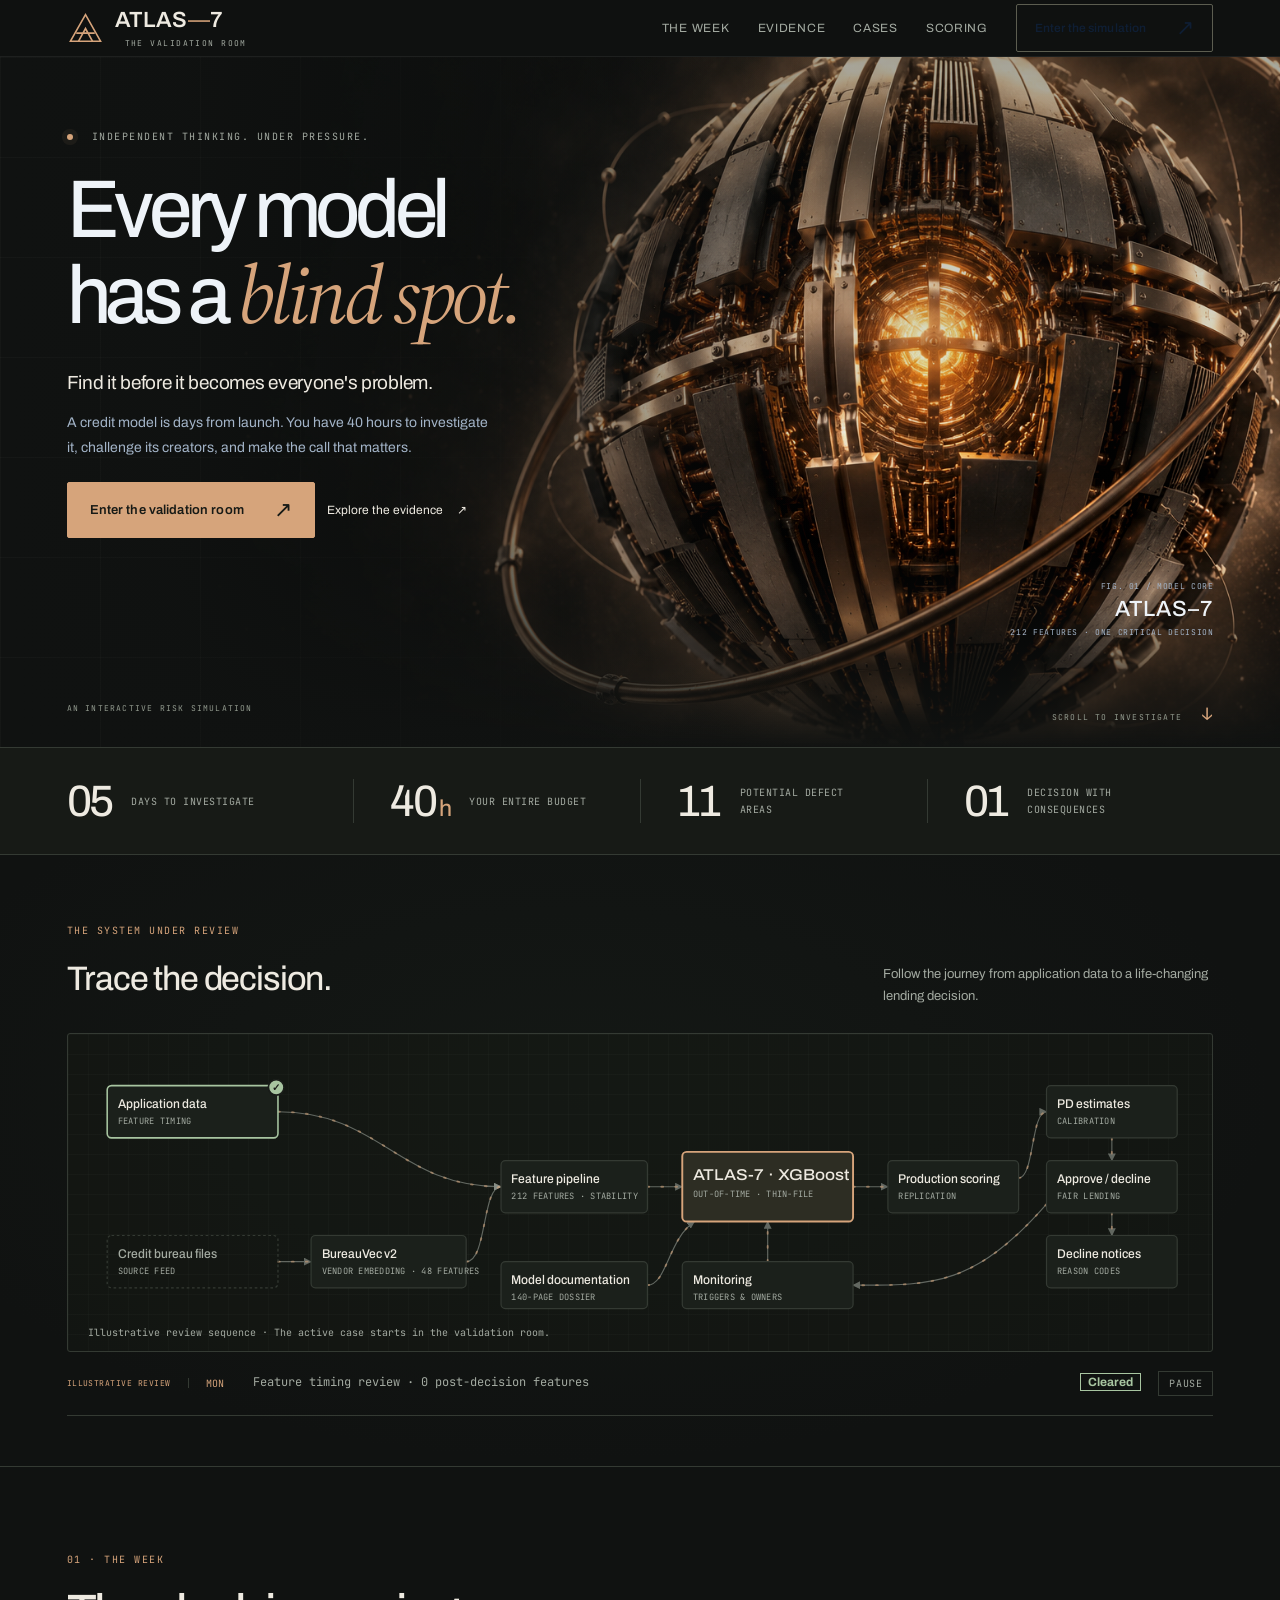
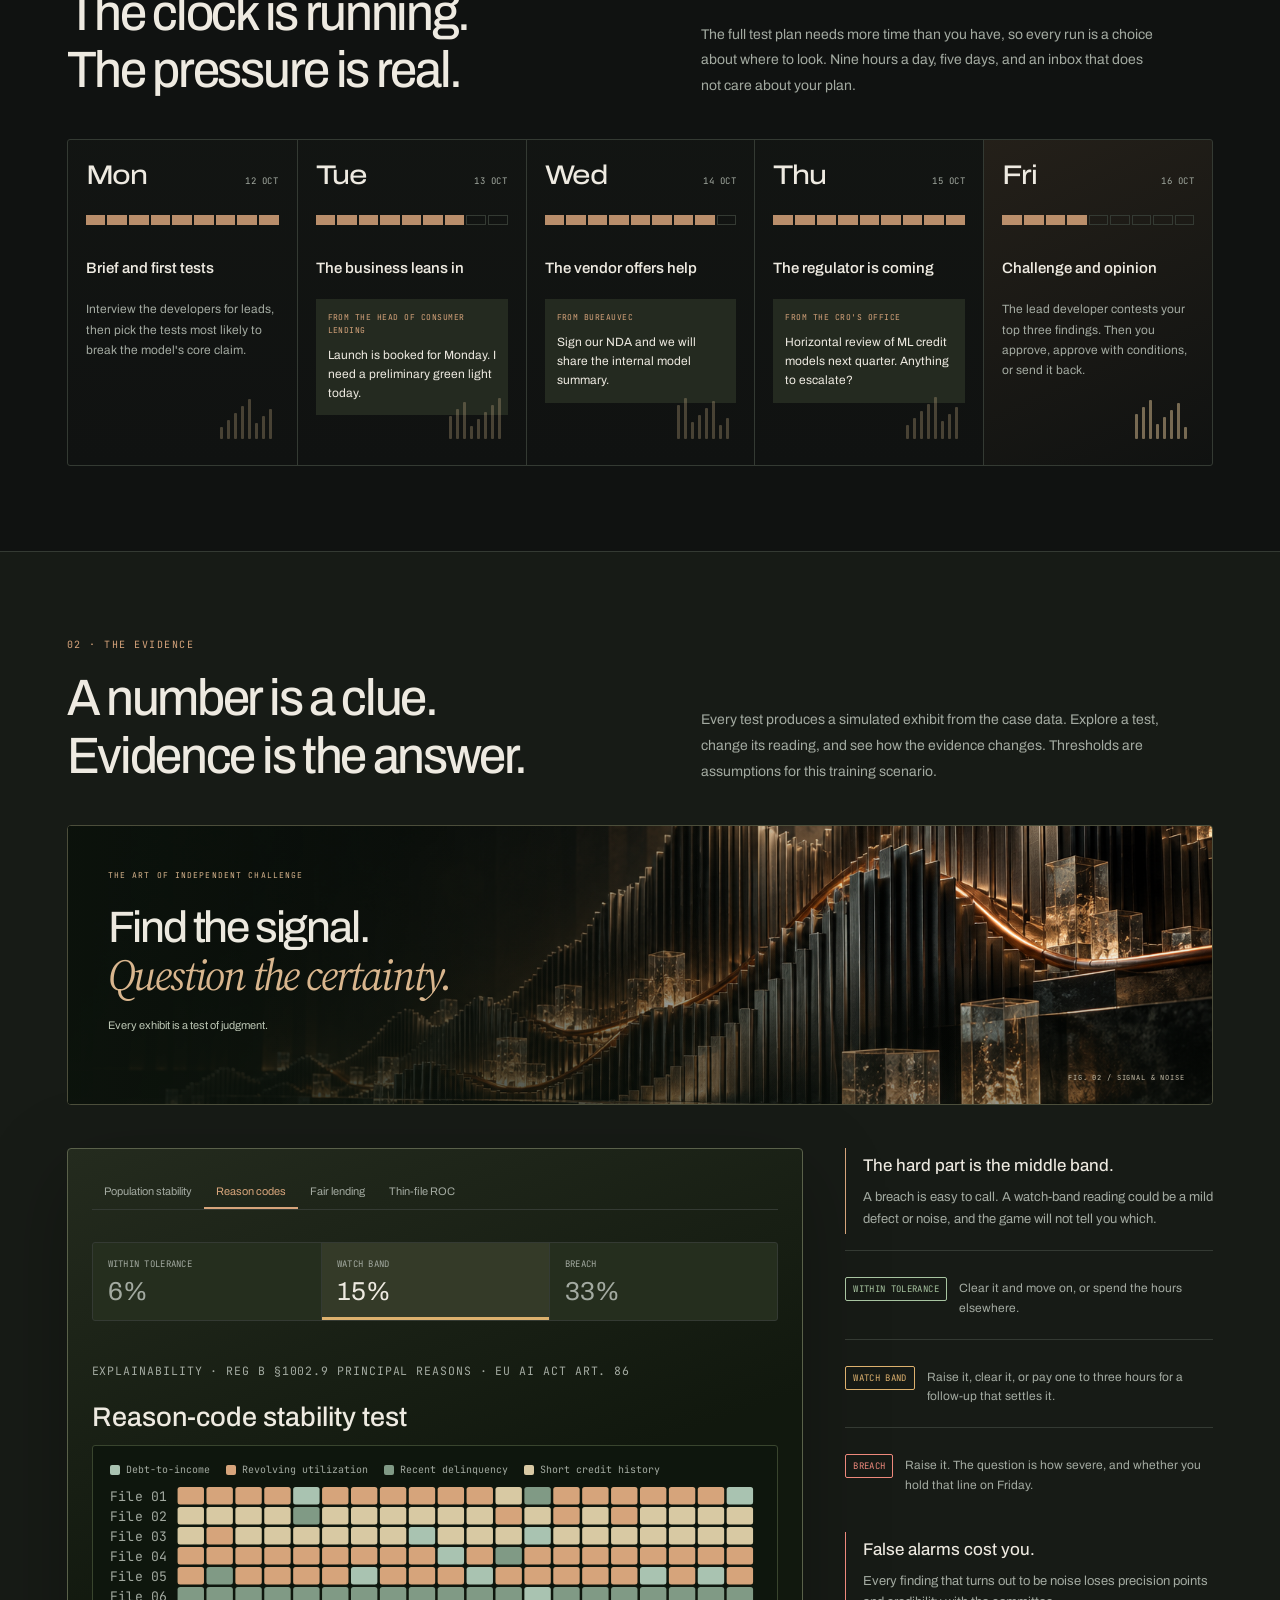
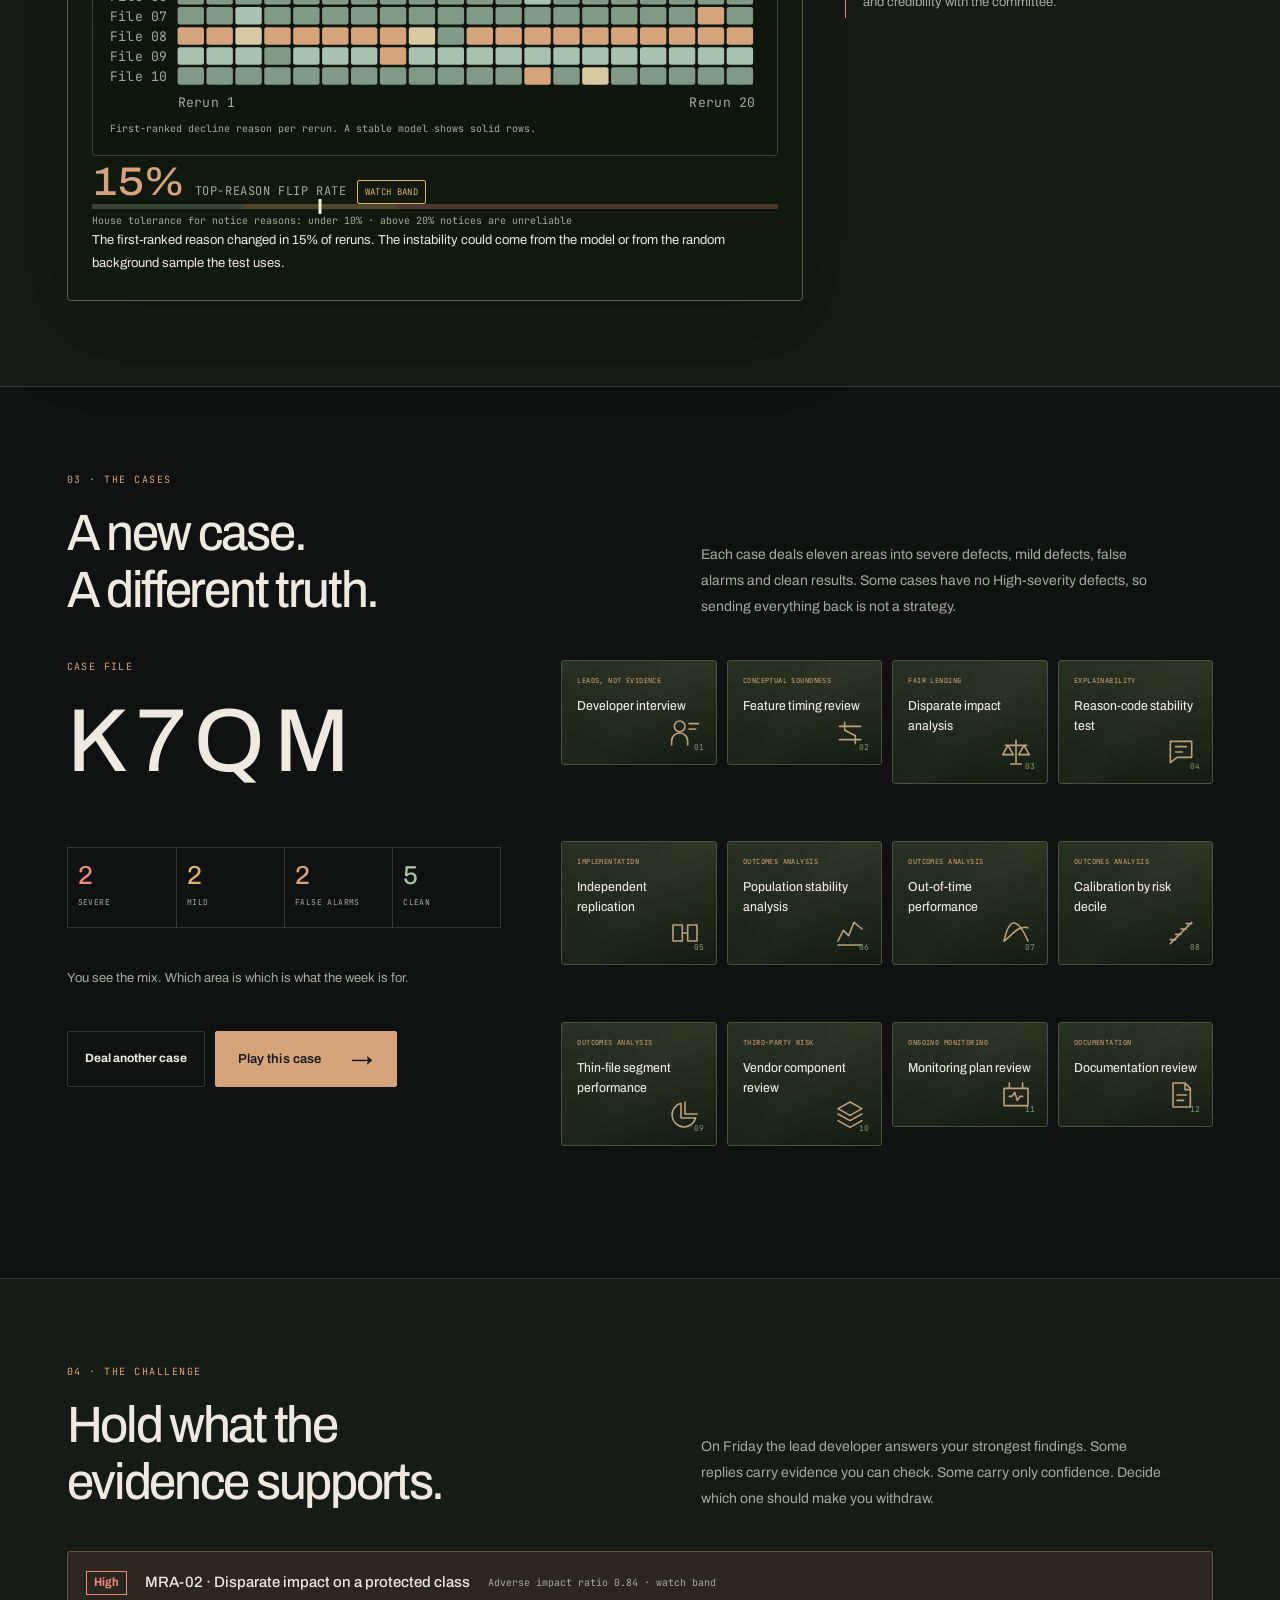
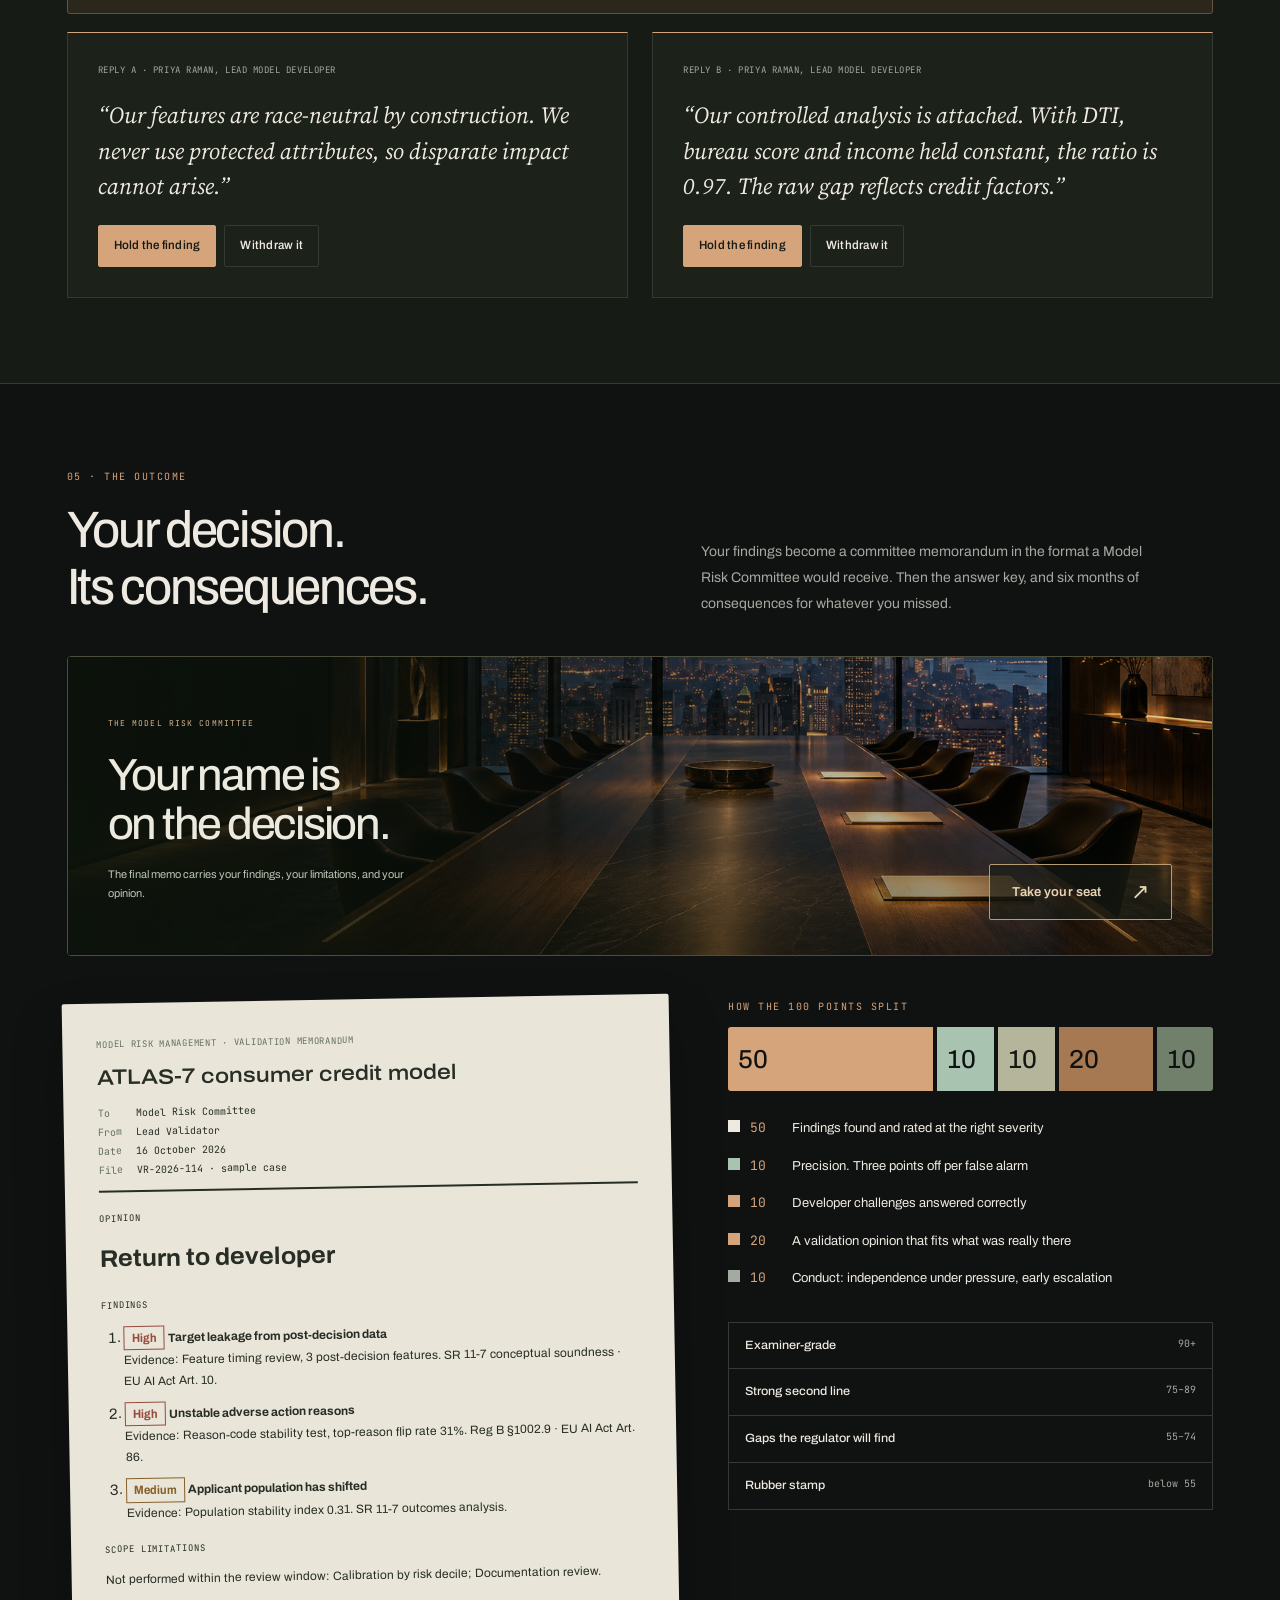
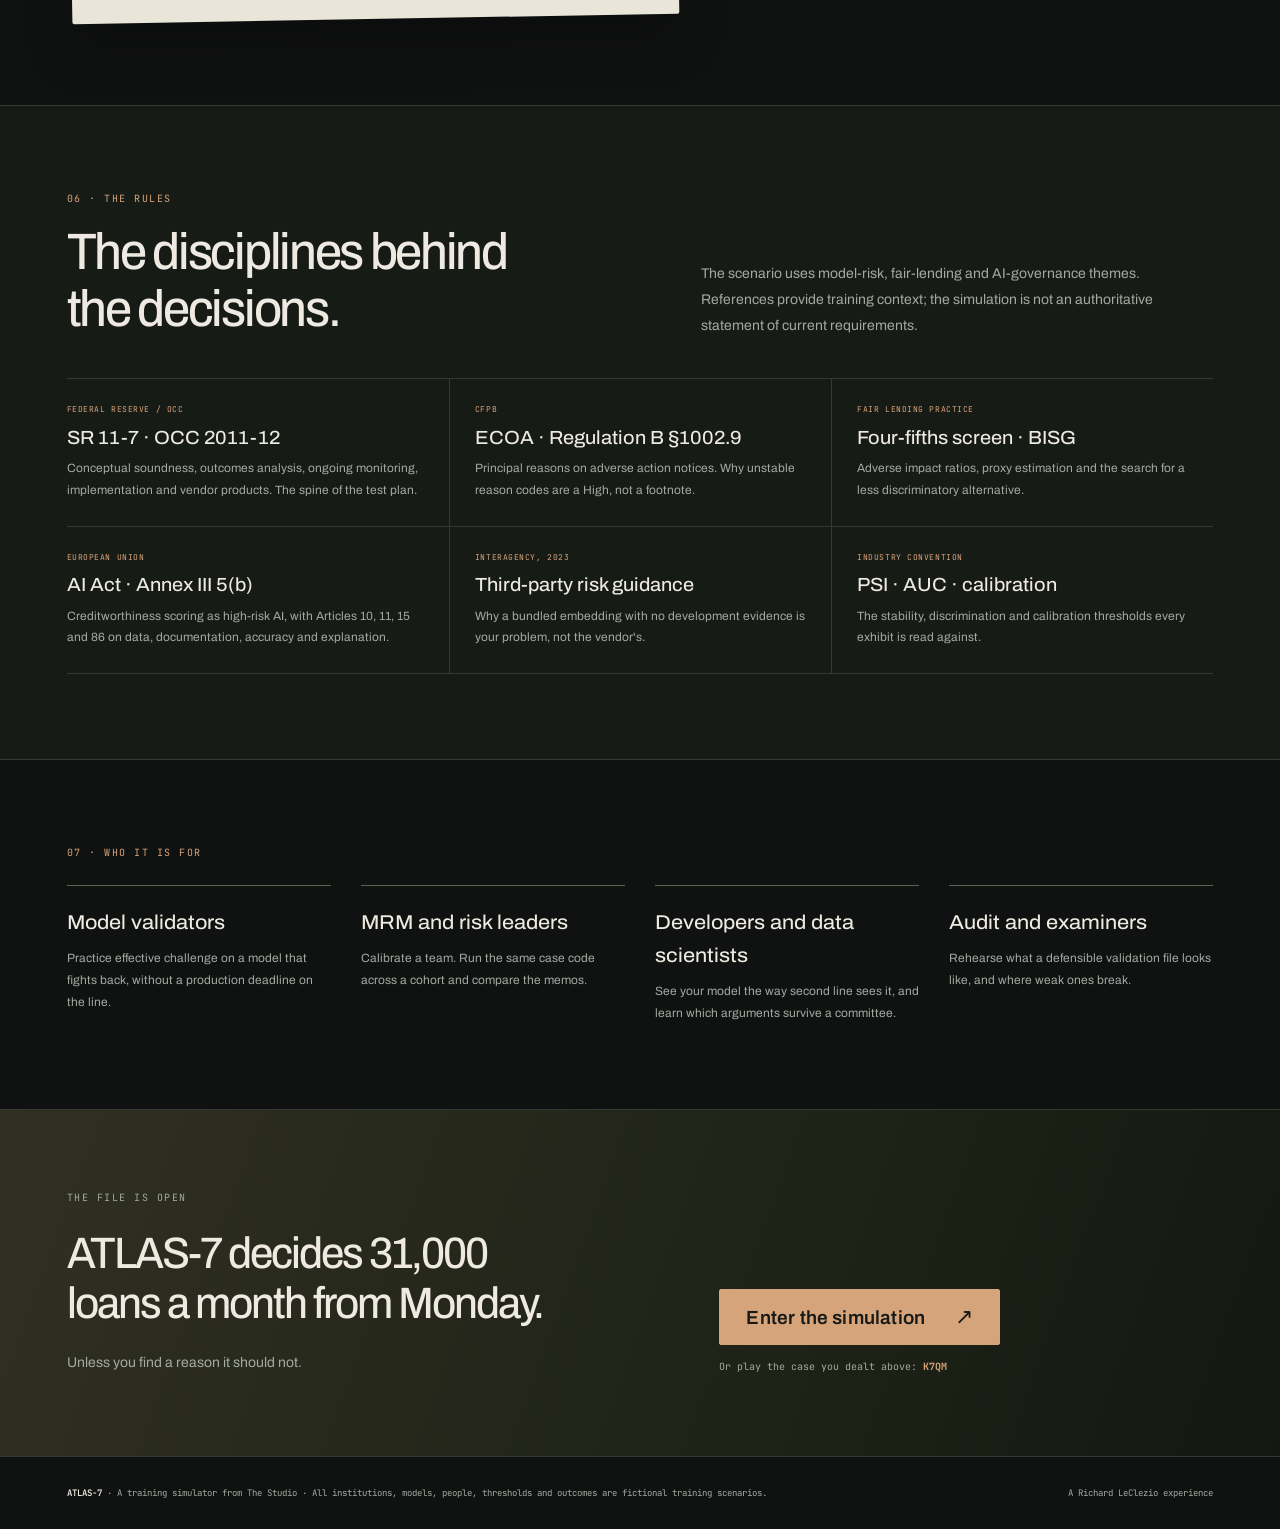
==== index.html @ 10b8c2eb "Restructure codebase: extract shared CSS/JS, deduplicate utilities, init git - Extract shared workpa" ====
<!doctype html>
<html lang="en" data-theme="dark">
<head>
<meta charset="utf-8">
<meta name="viewport" content="width=device-width, initial-scale=1, viewport-fit=cover">
<style>:root{padding-top:env(safe-area-inset-top,0px);padding-bottom:env(safe-area-inset-bottom,0px)}body{margin:0;font-size:14px}img{max-width:100%}[hidden]{display:none!important}</style>
<title>ATLAS-7 · The Validation Room</title><meta name="description" content="Five days. Forty hours. One decision. Enter an immersive model risk validation simulator."><meta name="theme-color" content="#101211"><meta name="claude:viewport-fit-sides" content="cover"><link rel="icon" href="assets/favicon.svg"><script src="assets/navigation.js"></script></head>
<body>
<link rel="preconnect" href="https://fonts.googleapis.com">
<link rel="preconnect" href="https://fonts.gstatic.com" crossorigin>
<link rel="stylesheet" href="https://fonts.googleapis.com/css2?family=Archivo:wdth,wght@62..125,400..800&family=Source+Serif+4:ital,opsz,wght@0,8..60,400;0,8..60,600;1,8..60,400&family=JetBrains+Mono:wght@400;600&display=swap">
<link rel="stylesheet" href="assets/base.css">
<style>
/* ---------- landing ---------- */
/* Layout: full-bleed bands on the game's workpaper system. A navy blueprint hero runs the live model map; every section below demonstrates one mechanic with the game's own instruments. */
:root{ --h-bg:#0F1E33; --h-ink:#EEF3F8; --h-ink2:#A3B4C8; --h-rule:#2B4160; --gold:#F2C230; --gold-ink:#0F1E33; }
@media (prefers-color-scheme:dark){:root:not([data-theme="light"]){ --h-bg:#08111C; --h-rule:#22344D }}
:root[data-theme="dark"]{ --h-bg:#08111C; --h-rule:#22344D }
body{padding-left:0;padding-right:0;padding-block:0}
.inner{max-width:1240px;margin:0 auto;padding-left:max(20px,env(safe-area-inset-left,0px));padding-right:max(20px,env(safe-area-inset-right,0px))}
.band{padding-block:clamp(56px,8vw,104px);border-top:1px solid var(--rule)}
.band.alt{background:var(--sheet)}
a{color:inherit}
.kicker{font-family:var(--f-mono);font-size:12px;letter-spacing:.1em;text-transform:uppercase;color:var(--ink-2);display:flex;flex-wrap:wrap;gap:4px 10px;align-items:center}
.kicker b{font-weight:600;color:var(--ink)}
.h2{font-family:var(--f-display);font-size:clamp(34px,5vw,60px);font-stretch:118%;font-weight:800;line-height:.98;letter-spacing:-.015em;text-wrap:balance;margin:12px 0 0;max-width:16ch}
.lede{font-size:clamp(17px,1.6vw,19px);color:var(--ink-2);max-width:60ch;margin-top:16px}
.sechead{display:grid;grid-template-columns:minmax(0,1fr) minmax(0,.8fr);gap:20px 48px;align-items:end;margin-bottom:36px}
.sechead .lede{margin-top:0}

/* nav */
.top{position:sticky;top:env(safe-area-inset-top,0px);z-index:20;background:var(--h-bg);color:var(--h-ink);border-bottom:1px solid var(--h-rule)}
.top .inner{display:flex;justify-content:space-between;align-items:center;gap:16px;height:56px}
.brand{font-family:var(--f-display);font-weight:800;font-stretch:125%;font-size:20px;letter-spacing:-.01em;text-decoration:none}
.brand small{font-family:var(--f-mono);font-weight:400;font-stretch:100%;font-size:11px;letter-spacing:.08em;color:var(--h-ink2);margin-left:10px;text-transform:uppercase}
.top nav{display:flex;gap:22px;align-items:center;font-family:var(--f-mono);font-size:12px;letter-spacing:.06em;text-transform:uppercase}
.top nav a{color:var(--h-ink2);text-decoration:none}
.top nav a:hover{color:var(--h-ink)}
.top nav a.cta{color:var(--gold-ink)}
.cta{display:inline-flex;align-items:center;gap:10px;background:var(--gold);color:var(--gold-ink);font-family:var(--f-display);font-weight:700;font-stretch:100%;font-size:16px;padding:12px 20px;text-decoration:none;border:1px solid var(--gold);letter-spacing:.01em;text-transform:none}
.cta:hover{filter:brightness(1.07)}
.cta.sm{font-size:13.5px;padding:8px 14px}
.cta.ghost{background:transparent;color:inherit;border-color:currentColor}
.cta .arr{transition:transform .2s}
.cta:hover .arr{transform:translateX(3px)}

/* hero */
.hero{background:var(--h-bg);color:var(--h-ink);position:relative;overflow:hidden;
  background-image:linear-gradient(rgba(255,255,255,.035) 1px,transparent 1px),linear-gradient(90deg,rgba(255,255,255,.035) 1px,transparent 1px);background-size:24px 24px;
  --sheet:#132640; --ink:#EEF3F8; --ink-2:#A3B4C8; --rule:#34507A; --navy:#F2C230; --paper:#0F1E33; --grid:transparent;
  --hi:#FF8A7E; --med:#F0B456; --low:#B5C6DA; --ok:#7CD3A3}
.hero .inner{padding-block:clamp(40px,6vw,72px) 0;display:grid;gap:28px}
.hero-top{display:grid;grid-template-columns:minmax(0,1.1fr) minmax(0,1fr);gap:24px 56px;align-items:end}
.hero h1{font-family:var(--f-display);font-weight:800;font-stretch:125%;font-size:clamp(60px,10.5vw,164px);line-height:.82;white-space:nowrap;letter-spacing:-.035em;margin:14px 0 0;color:var(--h-ink)}
.hero h1 .dash{color:var(--gold)}
.hero .claim{font-family:var(--f-display);font-weight:700;font-stretch:108%;font-size:clamp(26px,3.2vw,40px);line-height:1.08;text-wrap:balance;margin:0}
.hero .claim mark{background:linear-gradient(100deg,transparent 0 1%,var(--gold) 3% 97%,transparent 99%);background-size:100% 60%;background-position:0 88%;background-repeat:no-repeat;color:inherit;padding:0 4px}
.hero .sub{color:var(--h-ink2);font-size:18px;max-width:52ch;margin-top:14px}
.hero .ctas{display:flex;gap:12px;flex-wrap:wrap;margin-top:22px}
.hero .kicker{color:var(--h-ink2)}
.hero .kicker b{color:var(--gold)}
.hero .mapwrap{background:transparent;border:0;padding:0;background-image:none}
.hero .maphead,.hero .maphint{display:none}
.hero .map{min-width:820px}
.hero .map .node rect{fill:#13263F}
.hero .map .node.passive rect{fill:transparent}
.hero .map .edge{stroke:#5D7AA2;opacity:.7}
.hero .map .arw{fill:#5D7AA2}
.ticker{display:flex;gap:14px;align-items:center;border-top:1px solid var(--h-rule);padding-block:14px 18px;font-family:var(--f-mono);font-size:13px;color:var(--h-ink2);flex-wrap:wrap}
.ticker .day{all:unset;font-family:var(--f-display);font-weight:700;font-stretch:90%;background:var(--gold);color:var(--gold-ink);padding:2px 8px;font-size:13px;letter-spacing:.04em;text-transform:uppercase}
.ticker .msg{color:var(--h-ink);min-width:0}
.ticker .sev{font-family:var(--f-display);font-weight:700;padding:1px 7px;border:1px solid currentColor}
.ticker .sev.H{color:var(--hi)} .ticker .sev.M{color:var(--med)} .ticker .sev.ok{color:var(--ok)}
.ticker .ctrl{margin-left:auto;background:none;border:1px solid var(--h-rule);color:var(--h-ink2);font:12px var(--f-mono);padding:4px 10px;text-transform:uppercase;letter-spacing:.06em}
.ticker .ctrl:hover{color:var(--h-ink);border-color:var(--h-ink2)}
.facts{display:grid;grid-template-columns:repeat(5,minmax(0,1fr));border-top:1px solid var(--h-rule)}
.facts div{padding:18px 16px 22px;border-left:1px solid var(--h-rule);min-width:0}
.facts div:first-child{border-left:0;padding-left:0}
.facts b{display:block;font-family:var(--f-display);font-weight:800;font-stretch:118%;font-size:clamp(30px,3.6vw,46px);line-height:1;color:var(--h-ink)}
.facts span{font-family:var(--f-mono);font-size:11.5px;letter-spacing:.07em;text-transform:uppercase;color:var(--h-ink2)}

/* week */
.week5{display:grid;grid-template-columns:repeat(5,minmax(0,1fr));gap:0;border:1px solid var(--rule);background:var(--sheet)}
.wd{padding:18px 18px 20px;border-left:1px solid var(--rule);display:grid;gap:10px;align-content:start;min-width:0}
.wd:first-child{border-left:0}
.wd .dh{display:flex;justify-content:space-between;align-items:baseline}
.wd .dh b{font-family:var(--f-display);font-weight:800;font-stretch:120%;font-size:30px;line-height:1}
.wd .dh span{font-family:var(--f-mono);font-size:11px;color:var(--ink-2);letter-spacing:.06em;text-transform:uppercase}
.wd .hrs9{display:grid;grid-template-columns:repeat(9,1fr);gap:2px;height:10px}
.wd .hrs9 i{background:var(--navy);opacity:.85}
.wd .hrs9 i.x{background:transparent;border:1px solid var(--rule);opacity:1}
.wd h3{font-size:17px;font-stretch:100%;font-weight:700;line-height:1.2}
.wd p{font-size:14.5px;color:var(--ink-2)}
.inbox{border-left:3px solid var(--hi);padding:8px 10px;background:var(--paper);font-size:13.5px;display:grid;gap:2px}
.inbox em{font-style:normal;font-family:var(--f-mono);font-size:10.5px;letter-spacing:.06em;text-transform:uppercase;color:var(--ink-2)}
.wd.fri{background:var(--paper)}

/* exhibit viewer */
.viewer{display:grid;grid-template-columns:minmax(0,1.35fr) minmax(0,1fr);gap:28px;align-items:start}
.vstage{background:var(--sheet);border:1px solid var(--rule);padding:20px 22px;display:grid;gap:12px;box-shadow:0 2px 0 var(--shade);min-width:0}
.vstage h3{font-size:19px;font-weight:700}
.tabs{display:flex;flex-wrap:wrap;gap:6px}
.tabs button,.reads button{border:1px solid var(--rule);background:var(--sheet);padding:7px 12px;font-family:var(--f-display);font-weight:600;font-stretch:95%;font-size:14px}
.tabs button[aria-pressed="true"]{background:var(--ink);color:var(--paper);border-color:var(--ink)}
.reads{display:grid;grid-template-columns:repeat(3,1fr);border:1px solid var(--rule)}
.reads button{border:0;border-left:1px solid var(--rule);display:grid;gap:2px;text-align:left;padding:10px 12px;background:transparent}
.reads button:first-child{border-left:0}
.reads button small{font-family:var(--f-mono);font-size:11px;font-weight:400;color:var(--ink-2);text-transform:uppercase;letter-spacing:.06em}
.reads button[aria-pressed="true"]{background:var(--paper);box-shadow:inset 0 -3px 0 var(--ink)}
.reads button[data-z="ok"][aria-pressed="true"]{box-shadow:inset 0 -3px 0 var(--ok)}
.reads button[data-z="watch"][aria-pressed="true"]{box-shadow:inset 0 -3px 0 var(--med)}
.reads button[data-z="breach"][aria-pressed="true"]{box-shadow:inset 0 -3px 0 var(--hi)}
.vside{display:grid;gap:16px;min-width:0}
.vnote{border-left:3px solid var(--ink);padding:4px 0 4px 16px;font-size:16.5px}
.vnote b{font-family:var(--f-display)}
.zonekey{display:grid;gap:10px}
.zonekey div{display:grid;grid-template-columns:auto minmax(0,1fr);gap:4px 12px;align-items:baseline}
.zonekey p{font-size:15px;color:var(--ink-2)}

/* dealer */
.dealer{display:grid;grid-template-columns:minmax(0,1fr) minmax(0,1.5fr);gap:32px;align-items:start}
.dealinfo{display:grid;gap:18px;align-content:start}
.casecode{font-family:var(--f-display);font-weight:800;font-stretch:125%;font-size:clamp(64px,9vw,112px);line-height:.85;letter-spacing:-.02em}
.casecode small{display:block;font-family:var(--f-mono);font-weight:400;font-stretch:100%;font-size:12px;letter-spacing:.1em;color:var(--ink-2);margin-bottom:10px;text-transform:uppercase}
.mix{display:grid;grid-template-columns:repeat(4,minmax(0,1fr));border:1px solid var(--rule);background:var(--sheet)}
.mix div{padding:10px 12px;border-left:1px solid var(--rule)}
.mix div:first-child{border-left:0}
.mix b{display:block;font-family:var(--f-display);font-size:30px;font-weight:800;line-height:1}
.mix span{font-family:var(--f-mono);font-size:11px;letter-spacing:.05em;text-transform:uppercase;color:var(--ink-2)}
.mix .sv b{color:var(--hi)} .mix .mi b{color:var(--med)} .mix .fa b{color:var(--navy)} .mix .cl b{color:var(--ok)}
.dealbtns{display:flex;gap:10px;flex-wrap:wrap}
.btnline{border:1px solid var(--ink);background:transparent;padding:12px 18px;font-family:var(--f-display);font-weight:700;font-size:16px}
.btnline:hover{background:var(--ink);color:var(--paper)}
.deck{display:grid;grid-template-columns:repeat(4,minmax(0,1fr));gap:10px;perspective:1200px}
.card{position:relative;aspect-ratio:3/3.6;max-width:100%}
.card .f,.card .b{position:absolute;inset:0;backface-visibility:hidden;border:1px solid var(--rule);padding:12px;display:grid;align-content:space-between;transition:transform .55s cubic-bezier(.3,.7,.2,1);transition-delay:calc(var(--i) * 45ms)}
.card .f{background:var(--sheet)}
.card .b{background:var(--h-bg);transform:rotateY(180deg);border-color:var(--h-bg);
  background-image:repeating-linear-gradient(45deg,rgba(242,194,48,.18) 0 2px,transparent 2px 10px)}
.deck.flip .card .f{transform:rotateY(-180deg)} .deck.flip .card .b{transform:rotateY(0)}
.card .f em{font-style:normal;font-family:var(--f-mono);font-size:10.5px;letter-spacing:.06em;text-transform:uppercase;color:var(--ink-2)}
.card .f b{font-family:var(--f-display);font-weight:700;font-stretch:92%;font-size:15px;line-height:1.15}
.card .f .q{font-family:var(--f-display);font-weight:800;font-size:34px;line-height:1;color:var(--rule)}
.card.interview .f{background:var(--paper);border-style:dashed}

/* rebuttal */
.rbgrid{display:grid;grid-template-columns:minmax(0,1fr) minmax(0,1fr);gap:18px}
.rbcard{background:var(--sheet);border:1px solid var(--rule);border-top:5px solid var(--ink);padding:20px 22px;display:grid;gap:14px;align-content:start}
.rbcard blockquote{margin:0;font-size:19px;line-height:1.45;font-style:italic}
.rbcard .who{font-family:var(--f-mono);font-size:11.5px;letter-spacing:.06em;text-transform:uppercase;color:var(--ink-2)}
.rbcard .acts{display:flex;gap:8px;flex-wrap:wrap}
.rbcard .verdict2{font-size:15px;border-top:1px dashed var(--rule);padding-top:12px}
.rbcard.right{border-top-color:var(--ok)} .rbcard.wrong{border-top-color:var(--hi)}
.findingbar{display:flex;flex-wrap:wrap;gap:10px 18px;align-items:center;border:1px solid var(--rule);background:var(--sheet);padding:12px 16px;margin-bottom:18px}
.findingbar b{font-family:var(--f-display);font-size:17px}

/* outputs */
.outs{display:grid;grid-template-columns:minmax(0,1.25fr) minmax(0,1fr);gap:28px;align-items:start}
.memo-mini{transform:rotate(-.6deg);box-shadow:0 18px 40px var(--shade)}
.scorebar{display:flex;height:54px;gap:2px}
.scorebar div{display:grid;align-content:center;padding:0 10px;color:var(--paper);font-family:var(--f-display);font-weight:800;font-size:20px;min-width:0;overflow:hidden;white-space:nowrap}
.scorebar .a{background:var(--ink);flex:50} .scorebar .b{background:var(--s1);flex:10} .scorebar .c{background:var(--navy);flex:10;color:var(--on-navy)} .scorebar .d{background:var(--s2);flex:20} .scorebar .e{background:var(--ink-2);flex:10}
.scorekey{display:grid;gap:8px;margin-top:14px}
.scorekey div{display:grid;grid-template-columns:14px 44px minmax(0,1fr);gap:10px;align-items:baseline;font-size:15px}
.scorekey i{width:12px;height:12px;display:inline-block}
.scorekey .n{font-family:var(--f-mono);font-weight:600}
.grades{display:grid;gap:0;border:1px solid var(--rule);margin-top:20px;background:var(--sheet)}
.grades div{display:flex;justify-content:space-between;gap:12px;padding:9px 14px;border-top:1px solid var(--rule);font-size:15px}
.grades div:first-child{border-top:0}
.grades b{font-family:var(--f-display);font-stretch:105%}
.grades span{font-family:var(--f-mono);color:var(--ink-2)}

/* regs */
.regs{display:grid;grid-template-columns:repeat(3,minmax(0,1fr));gap:0;border-top:2px solid var(--ink)}
.reg{padding:18px 18px 20px 0;border-bottom:1px solid var(--rule);display:grid;gap:6px;align-content:start}
.reg:nth-child(3n+2),.reg:nth-child(3n){padding-left:18px;border-left:1px solid var(--rule)}
.reg em{font-style:normal;font-family:var(--f-mono);font-size:11px;letter-spacing:.07em;text-transform:uppercase;color:var(--ink-2)}
.reg b{font-family:var(--f-display);font-weight:700;font-size:20px;font-stretch:105%;line-height:1.15}
.reg p{font-size:15px;color:var(--ink-2)}

/* audience */
.aud{display:grid;grid-template-columns:repeat(4,minmax(0,1fr));gap:18px}
.aud div{display:grid;gap:8px;align-content:start;border-top:1px solid var(--ink);padding-top:14px}
.aud b{font-family:var(--f-display);font-size:20px;font-stretch:108%}
.aud p{font-size:15.5px;color:var(--ink-2)}

/* final */
.final{background:var(--h-bg);color:var(--h-ink);border-top:0;
  background-image:linear-gradient(rgba(255,255,255,.035) 1px,transparent 1px),linear-gradient(90deg,rgba(255,255,255,.035) 1px,transparent 1px);background-size:24px 24px}
.final .inner{display:grid;grid-template-columns:minmax(0,1.2fr) minmax(0,1fr);gap:28px 56px;align-items:end}
.final .h2{color:var(--h-ink);max-width:14ch}
.final .lede{color:var(--h-ink2)}
.final .kicker{color:var(--h-ink2)}
.final .codeline{font-family:var(--f-mono);font-size:13px;color:var(--h-ink2);margin-top:14px}
.final .codeline b{color:var(--gold)}
footer.foot{background:var(--h-bg);color:var(--h-ink2);border-top:1px solid var(--h-rule);font-family:var(--f-mono);font-size:12px}
footer.foot .inner{display:flex;justify-content:space-between;gap:12px;flex-wrap:wrap;padding-block:20px 28px}
footer.foot b{color:var(--h-ink);font-weight:600}

@media (max-width:980px){
  .hero-top,.sechead,.viewer,.dealer,.outs,.final .inner{grid-template-columns:minmax(0,1fr)}
  .week5{grid-template-columns:minmax(0,1fr)}
  .wd{border-left:0;border-top:1px solid var(--rule)} .wd:first-child{border-top:0}
  .facts{grid-template-columns:repeat(3,minmax(0,1fr))}
  .facts div:nth-child(4){border-left:0;padding-left:0}
  .facts div:nth-child(n+4){border-top:1px solid var(--h-rule)}
  .regs{grid-template-columns:minmax(0,1fr) minmax(0,1fr)}
  .reg:nth-child(n){padding-left:0;border-left:0}
  .reg:nth-child(2n){padding-left:18px;border-left:1px solid var(--rule)}
  .aud{grid-template-columns:repeat(2,minmax(0,1fr))}
  .top nav a.hide-sm{display:none}
}
@media (max-width:620px){
  .facts{grid-template-columns:repeat(2,minmax(0,1fr))}
  .facts div{border-left:0;padding-left:0;border-top:1px solid var(--h-rule)}
  .facts div:nth-child(2n){border-left:1px solid var(--h-rule);padding-left:14px}
  .facts div:first-child{border-top:0} .facts div:nth-child(2){border-top:0}
  .deck{grid-template-columns:repeat(3,minmax(0,1fr))}
  .rbgrid,.regs,.aud{grid-template-columns:minmax(0,1fr)}
  .reg:nth-child(2n){padding-left:0;border-left:0}
  .reads{grid-template-columns:minmax(0,1fr)} .reads button{border-left:0;border-top:1px solid var(--rule)} .reads button:first-child{border-top:0}
  .mix{grid-template-columns:repeat(2,minmax(0,1fr))} .mix div:nth-child(3){border-left:0} .mix div:nth-child(n+3){border-top:1px solid var(--rule)}
  .top nav a:not(.cta){display:none}
  .brand small{display:none}
}
@media (prefers-reduced-motion:reduce){.card .f,.card .b{transition:none}}
</style>

<link rel="stylesheet" href="assets/landing.css"><link rel="stylesheet" href="assets/landing-visuals.css"><a class="skip" href="index.html?view=week">Skip to the simulation overview</a>
<header class="top"><div class="inner">
  <a class="brand" href="index.html"><svg viewBox="0 0 32 32" aria-hidden="true"><path d="M3 27 16 4l13 23H3Z" fill="none" stroke="currentColor" stroke-width="1.4"/><path d="m10 27 6-11 6 11M8 20h16" fill="none" stroke="currentColor" stroke-width="1.4"/></svg><span>ATLAS<span class="brand-dash">—</span>7<small>THE VALIDATION ROOM</small></span></a>
  <nav><a href="index.html?view=week" class="hide-sm">The week</a><a href="index.html?view=evidence" class="hide-sm">Evidence</a><a href="index.html?view=cases">Cases</a><a href="index.html?view=outputs" class="hide-sm">Scoring</a>
    <a class="cta sm" data-game href="app/index.html">Enter the simulation <span class="arr">↗</span></a></nav>
</div></header>
<div class="feature-return"><div class="inner"><a href="index.html">← Back to overview</a><span data-feature-name></span></div></div>

<section class="hero" id="top">
  <img class="hero-art" src="assets/model-core.webp" alt="An intricate titanium model core with an illuminated copper heart" fetchpriority="high">
  <div class="hero-shade"></div><div class="hero-grid" aria-hidden="true"></div>
  <div class="inner hero-inner"><div class="hero-copy">
    <div class="kicker"><span class="status-dot"></span> INDEPENDENT THINKING. UNDER PRESSURE.</div>
    <h1>Every model<br>has a <em>blind spot.</em></h1>
    <p class="hero-lede">Find it before it becomes everyone's problem.</p>
    <p class="hero-desc">A credit model is days from launch. You have 40 hours to investigate it, challenge its creators, and make the call that matters.</p>
    <div class="ctas"><a class="cta" data-game href="app/index.html">Enter the validation room <span class="arr">↗</span></a><a class="text-link" href="index.html?view=evidence">Explore the evidence <span>↗</span></a></div>
    <div class="session-link" id="resume-slot"></div>
  </div><div class="spec-label"><span>FIG. 01 / MODEL CORE</span><b>ATLAS–7</b><span>212 FEATURES · ONE CRITICAL DECISION</span></div>
  <div class="hero-bottom"><span>AN INTERACTIVE RISK SIMULATION</span><span>SCROLL TO INVESTIGATE <b>↓</b></span></div>
  </div>
</section>
<section class="metric-strip"><div class="inner"><div><strong>05</strong><span>Days to investigate</span></div><div><strong>40<span>h</span></strong><span>Your entire budget</span></div><div><strong>11</strong><span>Potential defect areas</span></div><div><strong>01</strong><span>Decision with consequences</span></div></div></section>
<section class="system-band"><div class="inner"><div class="system-heading"><div><span class="kicker">THE SYSTEM UNDER REVIEW</span><h2>Trace the decision.</h2></div><p>Follow the journey from application data to a life-changing lending decision.</p></div><div id="hero-map"></div><div class="ticker" aria-live="off"><span class="demo-label">ILLUSTRATIVE REVIEW</span><span class="day" id="tk-day">Mon</span><span class="msg" id="tk-msg">Opening validation file VR-2026-114</span><span id="tk-sev"></span><button class="ctrl" id="tk-ctrl" type="button">Pause</button></div></div></section>
<section class="band" id="week"><div class="inner">
  <div class="sechead"><div><div class="kicker">01 · The week</div><h2 class="h2">The clock is running.<br>The pressure is real.</h2></div>
    <p class="lede">The full test plan needs more time than you have, so every run is a choice about where to look. Nine hours a day, five days, and an inbox that does not care about your plan.</p></div>
  <div class="week5">
    <div class="wd"><div class="dh"><b>Mon</b><span>12 Oct</span></div><div class="hrs9"><i></i><i></i><i></i><i></i><i></i><i></i><i></i><i></i><i></i></div>
      <h3>Brief and first tests</h3><p>Interview the developers for leads, then pick the tests most likely to break the model's core claim.</p></div>
    <div class="wd"><div class="dh"><b>Tue</b><span>13 Oct</span></div><div class="hrs9"><i></i><i></i><i></i><i></i><i></i><i></i><i></i><i class="x"></i><i class="x"></i></div>
      <h3>The business leans in</h3><div class="inbox"><em>From the Head of Consumer Lending</em>Launch is booked for Monday. I need a preliminary green light today.</div></div>
    <div class="wd"><div class="dh"><b>Wed</b><span>14 Oct</span></div><div class="hrs9"><i></i><i></i><i></i><i></i><i></i><i></i><i></i><i></i><i class="x"></i></div>
      <h3>The vendor offers help</h3><div class="inbox"><em>From BureauVec</em>Sign our NDA and we will share the internal model summary.</div></div>
    <div class="wd"><div class="dh"><b>Thu</b><span>15 Oct</span></div><div class="hrs9"><i></i><i></i><i></i><i></i><i></i><i></i><i></i><i></i><i></i></div>
      <h3>The regulator is coming</h3><div class="inbox"><em>From the CRO's office</em>Horizontal review of ML credit models next quarter. Anything to escalate?</div></div>
    <div class="wd fri"><div class="dh"><b>Fri</b><span>16 Oct</span></div><div class="hrs9"><i></i><i></i><i></i><i></i><i class="x"></i><i class="x"></i><i class="x"></i><i class="x"></i><i class="x"></i></div>
      <h3>Challenge and opinion</h3><p>The lead developer contests your top three findings. Then you approve, approve with conditions, or send it back.</p></div>
  </div>
</div></section>

<section class="band alt" id="evidence"><div class="inner">
  <div class="sechead"><div><div class="kicker">02 · The evidence</div><h2 class="h2">A number is a clue.<br>Evidence is the answer.</h2></div>
    <p class="lede">Every test produces a simulated exhibit from the case data. Explore a test, change its reading, and see how the evidence changes. Thresholds are assumptions for this training scenario.</p></div>
  <div class="evidence-panorama"><img src="assets/evidence-landscape.webp" alt="A sculptural landscape of metal data fins and a copper thread" loading="lazy"><div><span>THE ART OF INDEPENDENT CHALLENGE</span><h3>Find the signal.<br><em>Question the certainty.</em></h3><p>Every exhibit is a test of judgment.</p></div><span class="panorama-caption">FIG. 02 / SIGNAL &amp; NOISE</span></div>
  <div class="viewer">
    <div class="vstage">
      <div class="tabs" role="group" aria-label="Choose a test" id="v-tabs"></div>
      <div class="reads" role="group" aria-label="Choose a reading" id="v-reads"></div>
      <div id="v-body"></div>
    </div>
    <div class="vside">
      <p class="vnote"><b>The hard part is the middle band.</b> A breach is easy to call. A watch-band reading could be a mild defect or noise, and the game will not tell you which.</p>
      <div class="zonekey">
        <div><span class="zone ok">Within tolerance</span><p>Clear it and move on, or spend the hours elsewhere.</p></div>
        <div><span class="zone watch">Watch band</span><p>Raise it, clear it, or pay one to three hours for a follow-up that settles it.</p></div>
        <div><span class="zone breach">Breach</span><p>Raise it. The question is how severe, and whether you hold that line on Friday.</p></div>
      </div>
      <p class="vnote" style="border-color:var(--hi)"><b>False alarms cost you.</b> Every finding that turns out to be noise loses precision points and credibility with the committee.</p>
    </div>
  </div>
</div></section>

<section class="band" id="cases"><div class="inner">
  <div class="sechead"><div><div class="kicker">03 · The cases</div><h2 class="h2">A new case.<br>A different truth.</h2></div>
    <p class="lede">Each case deals eleven areas into severe defects, mild defects, false alarms and clean results. Some cases have no High-severity defects, so sending everything back is not a strategy.</p></div>
  <div class="dealer">
    <div class="dealinfo">
      <div class="casecode" aria-live="polite"><small>Case file</small><span id="d-code">----</span></div>
      <div class="mix"><div class="sv"><b id="d-sv">0</b><span>Severe</span></div><div class="mi"><b id="d-mi">0</b><span>Mild</span></div><div class="fa"><b id="d-fa">0</b><span>False alarms</span></div><div class="cl"><b id="d-cl">0</b><span>Clean</span></div></div>
      <p style="color:var(--ink-2)">You see the mix. Which area is which is what the week is for.</p>
      <div class="dealbtns"><button class="btnline" id="d-deal" type="button">Deal another case</button><a class="cta" id="d-play" data-game-case href="app/index.html">Play this case <span class="arr">→</span></a></div>
    </div>
    <div class="deck" id="deck"></div>
  </div>
</div></section>

<section class="band alt" id="challenge"><div class="inner">
  <div class="sechead"><div><div class="kicker">04 · The challenge</div><h2 class="h2">Hold what the evidence supports.</h2></div>
    <p class="lede">On Friday the lead developer answers your strongest findings. Some replies carry evidence you can check. Some carry only confidence. Decide which one should make you withdraw.</p></div>
  <div class="findingbar"><span class="chip H">High</span><b>MRA-02 · Disparate impact on a protected class</b><span class="mono" style="color:var(--ink-2);font-size:13px">Adverse impact ratio 0.84 · watch band</span></div>
  <div class="rbgrid" id="rbgrid"></div>
</div></section>

<section class="band" id="outputs"><div class="inner">
  <div class="sechead"><div><div class="kicker">05 · The outcome</div><h2 class="h2">Your decision.<br>Its consequences.</h2></div>
    <p class="lede">Your findings become a committee memorandum in the format a Model Risk Committee would receive. Then the answer key, and six months of consequences for whatever you missed.</p></div>
  <div class="committee-panorama"><img src="assets/committee-room.webp" alt="The committee room at dusk, ready for the final decision" loading="lazy"><div><span>THE MODEL RISK COMMITTEE</span><h3>Your name is<br>on the decision.</h3><p>The final memo carries your findings, your limitations, and your opinion.</p></div><a class="cta" href="app/index.html">Take your seat <span class="arr">↗</span></a></div>
  <div class="outs">
    <article class="papermemo memo-mini">
      <header><span class="eyebrow">Model Risk Management · Validation memorandum</span><h3>ATLAS-7 consumer credit model</h3>
        <dl><dt>To</dt><dd>Model Risk Committee</dd><dt>From</dt><dd>Lead Validator</dd><dt>Date</dt><dd>16 October 2026</dd><dt>File</dt><dd>VR-2026-114 · sample case</dd></dl></header>
      <h4>Opinion</h4><p class="opn">Return to developer</p>
      <h4>Findings</h4>
      <ol><li><p><span class="chip H">High</span> <b>Target leakage from post-decision data</b></p><p>Evidence: Feature timing review, 3 post-decision features. SR 11-7 conceptual soundness · EU AI Act Art. 10.</p></li>
        <li><p><span class="chip H">High</span> <b>Unstable adverse action reasons</b></p><p>Evidence: Reason-code stability test, top-reason flip rate 31%. Reg B §1002.9 · EU AI Act Art. 86.</p></li>
        <li><p><span class="chip M">Medium</span> <b>Applicant population has shifted</b></p><p>Evidence: Population stability index 0.31. SR 11-7 outcomes analysis.</p></li></ol>
      <h4>Scope limitations</h4><p>Not performed within the review window: Calibration by risk decile; Documentation review.</p>
    </article>
    <div>
      <div class="kicker" style="margin-bottom:12px">How the 100 points split</div>
      <div class="scorebar" role="img" aria-label="Findings 50, precision 10, challenges 10, opinion 20, conduct 10"><div class="a">50</div><div class="b">10</div><div class="c">10</div><div class="d">20</div><div class="e">10</div></div>
      <div class="scorekey">
        <div><i style="background:var(--ink)"></i><span class="n">50</span><span>Findings found and rated at the right severity</span></div>
        <div><i style="background:var(--s1)"></i><span class="n">10</span><span>Precision. Three points off per false alarm</span></div>
        <div><i style="background:var(--navy)"></i><span class="n">10</span><span>Developer challenges answered correctly</span></div>
        <div><i style="background:var(--s2)"></i><span class="n">20</span><span>A validation opinion that fits what was really there</span></div>
        <div><i style="background:var(--ink-2)"></i><span class="n">10</span><span>Conduct: independence under pressure, early escalation</span></div>
      </div>
      <div class="grades"><div><b>Examiner-grade</b><span>90+</span></div><div><b>Strong second line</b><span>75–89</span></div><div><b>Gaps the regulator will find</b><span>55–74</span></div><div><b>Rubber stamp</b><span>below 55</span></div></div>
    </div>
  </div>
</div></section>

<section class="band alt" id="rules"><div class="inner">
  <div class="sechead"><div><div class="kicker">06 · The rules</div><h2 class="h2">The disciplines behind<br>the decisions.</h2></div>
    <p class="lede">The scenario uses model-risk, fair-lending and AI-governance themes. References provide training context; the simulation is not an authoritative statement of current requirements.</p></div>
  <div class="regs">
    <div class="reg"><em>Federal Reserve / OCC</em><b>SR 11-7 · OCC 2011-12</b><p>Conceptual soundness, outcomes analysis, ongoing monitoring, implementation and vendor products. The spine of the test plan.</p></div>
    <div class="reg"><em>CFPB</em><b>ECOA · Regulation B §1002.9</b><p>Principal reasons on adverse action notices. Why unstable reason codes are a High, not a footnote.</p></div>
    <div class="reg"><em>Fair lending practice</em><b>Four-fifths screen · BISG</b><p>Adverse impact ratios, proxy estimation and the search for a less discriminatory alternative.</p></div>
    <div class="reg"><em>European Union</em><b>AI Act · Annex III 5(b)</b><p>Creditworthiness scoring as high-risk AI, with Articles 10, 11, 15 and 86 on data, documentation, accuracy and explanation.</p></div>
    <div class="reg"><em>Interagency, 2023</em><b>Third-party risk guidance</b><p>Why a bundled embedding with no development evidence is your problem, not the vendor's.</p></div>
    <div class="reg"><em>Industry convention</em><b>PSI · AUC · calibration</b><p>The stability, discrimination and calibration thresholds every exhibit is read against.</p></div>
  </div>
</div></section>

<section class="band"><div class="inner">
  <div class="kicker" style="margin-bottom:24px">07 · Who it is for</div>
  <div class="aud">
    <div><b>Model validators</b><p>Practice effective challenge on a model that fights back, without a production deadline on the line.</p></div>
    <div><b>MRM and risk leaders</b><p>Calibrate a team. Run the same case code across a cohort and compare the memos.</p></div>
    <div><b>Developers and data scientists</b><p>See your model the way second line sees it, and learn which arguments survive a committee.</p></div>
    <div><b>Audit and examiners</b><p>Rehearse what a defensible validation file looks like, and where weak ones break.</p></div>
  </div>
</div></section>

<section class="band final"><div class="inner">
  <div><div class="kicker">The file is open</div><h2 class="h2">ATLAS-7 decides 31,000 loans a month from Monday.</h2>
    <p class="lede">Unless you find a reason it should not.</p></div>
  <div><a class="cta" data-game href="app/index.html" style="font-size:19px;padding:16px 26px">Enter the simulation <span class="arr">↗</span></a>
    <p class="codeline">Or play the case you dealt above: <b id="f-code">----</b></p></div>
</div></section>
<footer class="foot"><div class="inner"><span><b>ATLAS-7</b> · A training simulator from The Studio · All institutions, models, people, thresholds and outcomes are fictional training scenarios.</span><span>A Richard LeClezio experience</span></div></footer>
<div id="tip" hidden></div>

<script src="assets/shared.js"></script>
<script src="assets/landing-main.js"></script>

<script src="assets/landing.js"></script><script src="assets/landing-visuals.js"></script></body>
</html>
---- assets/base.css ----
/* Shared workpaper styles for ATLAS-7: variables, components, charts, map, responsive. */
:root{
  --paper:#E8ECF0; --sheet:#FFFFFF; --ink:#132033; --ink-2:#4C586A; --rule:#C8D0DA;
  --hl:#FFE066; --hl-ink:#132033; --navy:#1C3A5E; --on-navy:#FFFFFF;
  --hi:#B3261E; --med:#975700; --low:#52667C; --ok:#2C7350;
  --shade:rgba(19,32,51,.10); --scrim:rgba(14,22,34,.55);
  --s1:#2a78d6; --s2:#eb6834; --s3:#1baf7a; --s4:#eda100; --grid:rgba(28,58,94,.06); --wash:rgba(28,58,94,.05);
  --f-display:"Archivo","Arial Narrow",Arial,sans-serif;
  --f-body:"Source Serif 4",Georgia,"Times New Roman",serif;
  --f-mono:"JetBrains Mono",ui-monospace,Menlo,Consolas,monospace;
}
@media (prefers-color-scheme:dark){:root:not([data-theme="light"]){
  --paper:#0D131B; --sheet:#151E2A; --ink:#E5EAF0; --ink-2:#9AA6B5; --rule:#2B3747;
  --hl:#5E4F10; --hl-ink:#FFEB94; --navy:#9CC0EA; --on-navy:#0D131B;
  --hi:#F2796E; --med:#E3A447; --low:#A3B5C9; --ok:#73C99A;
  --shade:rgba(0,0,0,.35); --scrim:rgba(0,0,0,.72); --s1:#3987e5; --s2:#d95926; --s3:#199e70; --s4:#c98500; --grid:rgba(156,192,234,.06); --wash:rgba(156,192,234,.06); color-scheme:dark}}
:root[data-theme="dark"]{
  --paper:#0D131B; --sheet:#151E2A; --ink:#E5EAF0; --ink-2:#9AA6B5; --rule:#2B3747;
  --hl:#5E4F10; --hl-ink:#FFEB94; --navy:#9CC0EA; --on-navy:#0D131B;
  --hi:#F2796E; --med:#E3A447; --low:#A3B5C9; --ok:#73C99A;
  --shade:rgba(0,0,0,.35); --scrim:rgba(0,0,0,.72); --s1:#3987e5; --s2:#d95926; --s3:#199e70; --s4:#c98500; --grid:rgba(156,192,234,.06); --wash:rgba(156,192,234,.06); color-scheme:dark}

*{box-sizing:border-box}
body{background:var(--paper);color:var(--ink);font-family:var(--f-body);font-size:16px;line-height:1.5;
  padding-left:max(16px,env(safe-area-inset-left,0px));padding-right:max(16px,env(safe-area-inset-right,0px));padding-block:20px 48px}
.wrap{max-width:1340px;margin:0 auto;display:grid;gap:18px}
h1,h2,h3{font-family:var(--f-display);text-wrap:balance;margin:0}
p{margin:0}
.eyebrow{font-family:var(--f-mono);font-size:11.5px;letter-spacing:.08em;text-transform:uppercase;color:var(--ink-2)}
.aboutlink{color:var(--ink);text-underline-offset:3px}
.mono{font-family:var(--f-mono);font-variant-numeric:tabular-nums}
button{font:inherit;cursor:pointer;color:inherit}
:focus-visible{outline:2px solid var(--navy);outline-offset:2px}
.seg label:focus-within,.opinion label:focus-within{outline:2px solid var(--navy);outline-offset:1px}

/* file header */
.file{display:grid;grid-template-columns:minmax(0,1fr) auto;gap:16px 28px;align-items:end;padding-bottom:16px;border-bottom:2px solid var(--ink)}
.file h1{font-size:clamp(48px,8.5vw,100px);font-stretch:125%;font-weight:800;line-height:.86;letter-spacing:-.02em}
.file .sub{font-size:17px;color:var(--ink-2);margin-top:10px;max-width:70ch}
.week{display:flex;gap:4px}
.day{font-family:var(--f-display);font-stretch:75%;font-weight:600;font-size:13px;text-transform:uppercase;letter-spacing:.06em;
  border:1px solid var(--rule);padding:6px 10px;color:var(--ink-2);background:var(--sheet);display:grid;justify-items:center;min-width:52px}
.day b{font-size:22px;font-stretch:100%;color:var(--ink);line-height:1}
.day.now{background:var(--ink);color:var(--paper);border-color:var(--ink)}
.day.now b{color:var(--paper)}
.day.past{opacity:.45}
.day.launch{border-style:dashed;color:var(--hi);background:transparent}
.day.launch b{color:var(--hi)}

/* ledger */
.ledger{display:grid;grid-template-columns:auto minmax(0,1fr) auto;gap:14px;align-items:center}
.cells{display:grid;grid-template-columns:repeat(40,minmax(0,1fr));gap:2px;height:18px}
.cells i{background:var(--sheet);border:1px solid var(--rule)}
.cells i.used{background:var(--ink);border-color:var(--ink)}
.cells i.today{background:var(--navy);border-color:var(--navy)}
.ledger .left{text-align:right;white-space:nowrap}
.ledger .left b{font-family:var(--f-display);font-size:26px;font-stretch:110%}

/* claims */
.claims{display:grid;grid-template-columns:repeat(5,minmax(0,1fr));border:1px solid var(--rule);background:var(--sheet);margin:0}
.claims div{padding:10px 14px;border-left:1px solid var(--rule);min-width:0}
.claims div:first-child{border-left:0}
.claims dt{font-family:var(--f-mono);font-size:11px;letter-spacing:.06em;text-transform:uppercase;color:var(--ink-2)}
.claims dd{margin:2px 0 0;font-family:var(--f-display);font-stretch:90%;font-weight:600;font-size:18px}

/* board */
.board{display:grid;grid-template-columns:minmax(0,.95fr) minmax(0,1.45fr) minmax(0,1fr);gap:20px;align-items:start}
.col{display:grid;gap:10px;min-width:0}
.colhead{display:flex;justify-content:space-between;align-items:baseline;gap:8px;border-bottom:1px solid var(--ink);padding-bottom:6px}
.colhead h2{font-size:20px;font-stretch:112%;font-weight:700}

.test{background:var(--sheet);border:1px solid var(--rule);padding:11px 14px;display:grid;grid-template-columns:minmax(0,1fr) auto;gap:3px 12px}
.test h3{font-size:16px;font-weight:650;font-stretch:96%}
.test p{font-size:14px;color:var(--ink-2);grid-column:1}
.test .tag{font-family:var(--f-mono);font-size:10.5px;text-transform:uppercase;letter-spacing:.06em;color:var(--ink-2);grid-column:1}
.test .act{grid-column:2;grid-row:1/span 3;display:grid;justify-items:end;align-content:start;gap:6px}
.hrs{font-family:var(--f-display);font-size:22px;font-weight:700;font-stretch:110%;line-height:1}
.hrs small{font-size:12px;font-weight:500;color:var(--ink-2)}
.test.done{background:transparent;border-style:dashed}
.test.done h3{color:var(--ink-2)}
.stamp{font-family:var(--f-mono);font-size:10.5px;text-transform:uppercase;letter-spacing:.06em;color:var(--ink-2);border:1px solid currentColor;padding:2px 6px;white-space:nowrap}

.btn{border:1px solid var(--ink);background:var(--ink);color:var(--paper);padding:6px 14px;font-family:var(--f-display);font-weight:600;font-stretch:95%;letter-spacing:.02em}
.btn:hover:not(:disabled){background:var(--navy);border-color:var(--navy);color:var(--on-navy)}
.btn:disabled{background:transparent;color:var(--ink-2);border-color:var(--rule);cursor:not-allowed}
.btn.ghost{background:transparent;color:var(--ink)}
.btn.ghost:hover:not(:disabled){background:var(--ink);color:var(--paper);border-color:var(--ink)}
.btn.raise{background:transparent;color:var(--hi);border-color:var(--hi)}
.btn.raise:hover{background:var(--hi);color:var(--sheet);border-color:var(--hi)}
.btn.big{padding:12px 22px;font-size:17px}
.linkbtn{background:none;border:0;padding:0;text-decoration:underline;text-underline-offset:3px;color:var(--ink-2);font-size:13.5px}

/* exhibits */
.exhibit{background:var(--sheet);border:1px solid var(--rule);padding:14px 16px;display:grid;gap:10px;box-shadow:0 1px 0 var(--shade)}
.exhibit .meta{display:flex;justify-content:space-between;gap:8px;flex-wrap:wrap}
.exhibit h3{font-size:16.5px;font-weight:650}
.readout{display:flex;align-items:baseline;gap:10px;flex-wrap:wrap}
.readout .val{font-family:var(--f-display);font-weight:800;font-stretch:112%;font-size:34px;line-height:1;font-variant-numeric:tabular-nums;
  color:var(--hl-ink);background:linear-gradient(100deg,transparent 0 1%,var(--hl) 3% 97%,transparent 99%);background-repeat:no-repeat;background-size:100% 62%;background-position:0 85%;padding:0 6px}
.exhibit.fresh .readout .val{animation:sweep .7s .1s ease-out both}
@keyframes sweep{from{background-size:0 62%}to{background-size:100% 62%}}
.readout .lbl{font-family:var(--f-mono);font-size:12px;color:var(--ink-2);text-transform:uppercase;letter-spacing:.05em}
.zone{font-family:var(--f-display);font-weight:700;font-size:12px;font-stretch:90%;padding:1px 7px;border:1px solid currentColor;text-transform:uppercase;letter-spacing:.04em}
.zone.ok{color:var(--ok)} .zone.watch{color:var(--med)} .zone.breach{color:var(--hi)}

.strip{display:grid;gap:4px}
.track{position:relative;height:12px;display:block}
.track span{position:absolute;top:0;bottom:0}
.track .ok{background:color-mix(in srgb,var(--ok) 26%,transparent)}
.track .watch{background:color-mix(in srgb,var(--med) 30%,transparent)}
.track .breach{background:color-mix(in srgb,var(--hi) 28%,transparent)}
.track .pin{width:3px;top:-5px;bottom:-5px;background:var(--ink);transform:translateX(-1.5px)}
.strip .cap{font-size:12.5px;color:var(--ink-2);font-family:var(--f-mono)}
.exhibit .narr{font-size:15px;max-width:66ch}
.followup{border-top:1px dashed var(--rule);padding-top:10px;display:grid;gap:4px}
.followup p{font-size:15px}
.followup p::before{content:"Follow-up ▸ ";font-family:var(--f-mono);font-size:11.5px;letter-spacing:.06em;text-transform:uppercase;color:var(--ink-2)}
.ex-actions{display:flex;flex-wrap:wrap;gap:8px;align-items:center}
.ex-state{font-family:var(--f-mono);font-size:11.5px;text-transform:uppercase;letter-spacing:.06em}
.ex-state.raised{color:var(--hi)} .ex-state.cleared{color:var(--ok)}
.quotes{display:grid;gap:8px;margin:0;padding:0;list-style:none}
.quotes li{font-style:italic;border-left:2px solid var(--rule);padding-left:12px;font-size:15px}

.brief{background:var(--sheet);border:1px solid var(--rule);padding:20px 22px;display:grid;gap:12px}
.brief h3{font-size:24px;font-stretch:110%;line-height:1.15}
.brief p{max-width:64ch}
.brief ol{margin:0;padding-left:20px;display:grid;gap:6px}
.brief .demo{border:1px dashed var(--rule);padding:12px 14px;display:grid;gap:8px}

/* findings */
.finding{background:var(--sheet);border:1px solid var(--rule);border-left:4px solid var(--rule);padding:12px 14px;display:grid;gap:8px}
.finding[data-sev="H"]{border-left-color:var(--hi)}
.finding[data-sev="M"]{border-left-color:var(--med)}
.finding[data-sev="L"]{border-left-color:var(--low)}
.finding[data-sev="X"]{opacity:.5}
.finding h3{font-size:15.5px;font-weight:650}
.finding .hook{font-size:13.5px;color:var(--ink-2)}
.finding .ref{font-family:var(--f-mono);font-size:11px;color:var(--ink-2)}
.seg{display:grid;grid-template-columns:repeat(4,1fr);border:1px solid var(--rule)}
.seg label{display:block;position:relative}
.seg input{position:absolute;opacity:0;inset:0;margin:0;cursor:pointer}
.seg span{display:block;text-align:center;padding:5px 0;font-family:var(--f-display);font-weight:600;font-size:13px;font-stretch:90%;border-left:1px solid var(--rule);color:var(--ink-2)}
.seg label:first-child span{border-left:0}
.seg input:checked+span{color:var(--paper);background:var(--ink)}
.seg input[value="H"]:checked+span{background:var(--hi);color:var(--sheet)}
.seg input[value="M"]:checked+span{background:var(--med);color:var(--sheet)}
.seg input[value="L"]:checked+span{background:var(--low);color:var(--sheet)}
.empty{border:1px dashed var(--rule);padding:16px;color:var(--ink-2);font-size:14.5px}
.sevkey{font-size:13px;color:var(--ink-2);display:grid;gap:3px}
.sevkey b{font-family:var(--f-display);font-stretch:90%}

/* action bar */
.actionbar{border-top:2px solid var(--ink);padding-top:16px;display:flex;flex-wrap:wrap;gap:14px 24px;align-items:center;justify-content:space-between}
.actionbar p{color:var(--ink-2);max-width:64ch}
.opinion{display:flex;flex-wrap:wrap;gap:8px}
.opinion label{border:1px solid var(--rule);background:var(--sheet);padding:8px 12px;cursor:pointer;display:flex;gap:8px;align-items:center;font-family:var(--f-display);font-weight:600;font-stretch:92%}
.opinion label:has(input:checked){border-color:var(--ink);box-shadow:inset 0 0 0 1px var(--ink)}

/* memo overlay */
.scrim{position:fixed;inset:0;background:var(--scrim);display:grid;place-items:center;z-index:10;overflow:auto;
  padding:max(16px,env(safe-area-inset-top,0px)) max(16px,env(safe-area-inset-right,0px)) max(16px,env(safe-area-inset-bottom,0px)) max(16px,env(safe-area-inset-left,0px))}
.memo{background:var(--sheet);color:var(--ink);max-width:580px;width:100%;border-top:6px solid var(--ink);padding:22px 24px;display:grid;gap:12px;box-shadow:0 24px 60px var(--shade)}
.memo.rb{border-top-color:var(--hi)}
.memo dl{display:grid;grid-template-columns:auto minmax(0,1fr);gap:2px 12px;margin:0;font-family:var(--f-mono);font-size:13px}
.memo dt{color:var(--ink-2)}
.memo dd{margin:0}
.memo h3{font-size:22px;font-stretch:108%;line-height:1.2}
.memo blockquote{margin:0;border-left:3px solid var(--rule);padding-left:14px;font-size:16px}
.memo .choices{display:grid;gap:8px}
.memo .choices button{text-align:left;border:1px solid var(--rule);background:var(--paper);padding:10px 14px;display:grid;gap:2px}
.memo .choices button:hover:not(:disabled){border-color:var(--ink)}
.memo .choices button:disabled{opacity:.45;cursor:not-allowed}
.memo .choices b{font-family:var(--f-display);font-stretch:95%}
.memo .choices small{color:var(--ink-2);font-size:13.5px}

/* report */
.report{display:grid;gap:26px}
.verdict{display:grid;grid-template-columns:auto minmax(0,1fr);gap:8px 32px;align-items:end;border-bottom:2px solid var(--ink);padding-bottom:18px}
.score{font-family:var(--f-display);font-size:clamp(96px,17vw,180px);font-weight:800;font-stretch:125%;line-height:.82;letter-spacing:-.03em}
.score small{font-size:.2em;font-stretch:100%;color:var(--ink-2);letter-spacing:0}
.verdict h2{font-size:clamp(28px,4vw,46px);font-stretch:115%}
.verdict p{margin-top:8px;max-width:62ch;color:var(--ink-2)}
.tablewrap{overflow-x:auto;border:1px solid var(--rule);background:var(--sheet)}
table{border-collapse:collapse;width:100%;min-width:780px;font-size:14.5px}
th{font-family:var(--f-mono);font-size:11px;text-transform:uppercase;letter-spacing:.06em;color:var(--ink-2);text-align:left;font-weight:400;padding:10px 12px;border-bottom:1px solid var(--ink)}
td{padding:10px 12px;border-bottom:1px solid var(--rule);vertical-align:top}
tr:last-child td{border-bottom:0}
td.num,th.num{font-family:var(--f-mono);text-align:right;white-space:nowrap}
td .why{display:block;color:var(--ink-2);font-size:13px;margin-top:2px}
.chip{display:inline-block;font-family:var(--f-display);font-weight:700;font-size:12px;font-stretch:90%;padding:1px 7px;border:1px solid currentColor;white-space:nowrap}
.chip.H{color:var(--hi)} .chip.M{color:var(--med)} .chip.L{color:var(--low)} .chip.none{color:var(--ink-2);border-style:dashed}
.real{font-family:var(--f-mono);font-size:12px;white-space:nowrap}
.real.severe{color:var(--hi)} .real.mild{color:var(--med)} .real.noisy{color:var(--navy)} .real.clean{color:var(--ink-2)}
.split{display:grid;grid-template-columns:minmax(0,1.5fr) minmax(0,1fr);gap:24px;align-items:start}
.stack{display:grid;gap:10px;min-width:0}
.later{display:grid;gap:10px}
.later div{background:var(--sheet);border:1px solid var(--rule);border-left:4px solid var(--hi);padding:10px 14px;font-size:15px}
.later div.held{border-left-color:var(--ok)}
.later b{font-family:var(--f-display);font-stretch:95%;display:block}
.breakdown{background:var(--sheet);border:1px solid var(--rule);padding:14px 16px;display:grid;gap:6px;font-size:14px}
.breakdown div{display:flex;justify-content:space-between;gap:12px;border-bottom:1px dotted var(--rule);padding-bottom:4px}
.breakdown div:last-child{border:0;font-weight:600}
.rbrow{background:var(--sheet);border:1px solid var(--rule);padding:10px 14px;display:grid;gap:3px;font-size:14.5px}
.rbrow .ok{color:var(--ok)} .rbrow .bad{color:var(--hi)}
.rbrow b{font-family:var(--f-display);font-stretch:95%}

.papermemo{background:var(--sheet);border:1px solid var(--rule);padding:28px clamp(18px,4vw,44px);display:grid;gap:14px;box-shadow:0 2px 0 var(--shade)}
.papermemo header{display:grid;gap:8px;border-bottom:2px solid var(--ink);padding-bottom:12px}
.papermemo h3{font-size:22px;font-stretch:115%}
.papermemo dl{display:grid;grid-template-columns:auto minmax(0,1fr);gap:2px 14px;margin:0;font-family:var(--f-mono);font-size:13px}
.papermemo dt{color:var(--ink-2)}
.papermemo dd{margin:0}
.papermemo h4{font-family:var(--f-display);font-stretch:100%;font-size:14px;text-transform:uppercase;letter-spacing:.06em;margin:6px 0 0}
.papermemo ol{margin:0;padding-left:22px;display:grid;gap:10px}
.papermemo li p{font-size:15px}
.papermemo .opn{font-family:var(--f-display);font-size:22px;font-weight:700;font-stretch:105%}
.copyrow{display:flex;gap:12px;align-items:center;flex-wrap:wrap}
#memo-text{position:absolute;left:-9999px;width:1px;height:1px}

/* charts */
.fig{margin:0;display:grid;gap:6px;min-width:0}
.figbox{overflow-x:auto}
.chart{width:100%;height:auto;display:block;min-width:340px;overflow:visible}
.fig figcaption{font-size:12.5px;color:var(--ink-2);font-family:var(--f-mono)}
.chart .g{stroke:var(--rule);stroke-width:1}
.chart .base{stroke:var(--ink-2);stroke-width:1}
.chart .ax{fill:var(--ink-2);font:10.5px var(--f-mono);letter-spacing:.02em}
.chart .ax.tx{fill:var(--ink);font-size:11.5px}
.chart .ax.bad{fill:var(--hi);font-weight:600}
.chart .lb{fill:var(--ink);font:700 12.5px var(--f-display)}
.chart .big{fill:var(--ink);font:800 40px var(--f-display);font-stretch:112%}
.chart .s1{fill:var(--s1)} .chart .s2{fill:var(--s2)} .chart .s3{fill:var(--s3)} .chart .s4{fill:var(--s4)}
.chart .hiF{fill:var(--hi)} .chart .medF{fill:var(--med)}
.chart .ring{stroke:var(--sheet);stroke-width:2}
.chart .hollow{fill:var(--sheet);stroke:var(--s1);stroke-width:2}
.chart .conn{stroke:var(--rule);stroke-width:2}
.chart .l1{fill:none;stroke:var(--s1);stroke-width:2;stroke-linejoin:round;stroke-linecap:round}
.chart .l2{fill:none;stroke:var(--s2);stroke-width:2;stroke-linejoin:round;stroke-linecap:round}
.chart .diag{stroke:var(--ink-2);stroke-width:1;opacity:.5}
.chart .refl{stroke:var(--ink-2);stroke-width:1}
.chart .brk{stroke:var(--hi);stroke-width:2}
.chart .oot{fill:var(--wash)}
.chart .plotbg{fill:none;stroke:var(--rule)}
.chart .thr{stroke:var(--hi);stroke-width:1.5}
.chart .thrt{fill:var(--hi)}
.chart .flipz{fill:color-mix(in srgb,var(--hi) 7%,transparent)}
.chart .cut{stroke:var(--ink-2);stroke-width:1;opacity:.6}
.chart .dotm{fill:var(--s1);opacity:.35}
.chart .after{fill:color-mix(in srgb,var(--hi) 6%,transparent)}
.chart .dec{stroke:var(--ink);stroke-width:2}
.chart [data-tip]{cursor:crosshair;outline:none}
.chart [data-tip]:hover,.chart [data-tip]:focus-visible{filter:brightness(1.12);stroke:var(--ink);stroke-width:1.5}
.legend{display:flex;flex-wrap:wrap;gap:4px 16px;font:12px var(--f-mono);color:var(--ink-2)}
.legend span{display:inline-flex;align-items:center;gap:6px}
.sw{display:inline-block;width:10px;height:10px;border-radius:2px}
.sw.s1{background:var(--s1)} .sw.s2{background:var(--s2)} .sw.s3{background:var(--s3)} .sw.s4{background:var(--s4)}
.sw.hiF{background:var(--hi)} .sw.medF{background:var(--med)} .sw.dotm{background:var(--s1);opacity:.45;border-radius:50%}
.sw.hollow{border:2px solid var(--s1);border-radius:50%} .sw.flipz{background:color-mix(in srgb,var(--hi) 18%,transparent)}
.tiles{display:grid;grid-template-columns:repeat(auto-fill,minmax(150px,1fr));gap:6px}
.tile{border:1px solid var(--rule);padding:7px 10px;font-size:13.5px;display:flex;gap:8px;align-items:baseline}
.tile i{font-style:normal;font-family:var(--f-mono);font-weight:600}
.tile.have i{color:var(--ok)}
.tile.miss{border-color:var(--hi);background:color-mix(in srgb,var(--hi) 7%,transparent)}
.tile.miss i{color:var(--hi)}
#tip{position:fixed;z-index:30;pointer-events:none;background:var(--ink);color:var(--paper);font:12px/1.35 var(--f-mono);padding:6px 9px;max-width:280px;box-shadow:0 6px 18px var(--shade)}

/* model map */
.mapwrap{border:1px solid var(--rule);background-color:var(--sheet);
  background-image:linear-gradient(var(--grid) 1px,transparent 1px),linear-gradient(90deg,var(--grid) 1px,transparent 1px);background-size:20px 20px;
  padding:16px 18px 12px;display:grid;gap:8px}
.maphead{display:flex;justify-content:space-between;align-items:end;gap:10px 24px;flex-wrap:wrap}
.maphead h2{font-size:26px;font-stretch:118%;font-weight:800}
.mlegend{display:flex;flex-wrap:wrap;gap:4px 14px;font:11.5px var(--f-mono);color:var(--ink-2)}
.mlegend span{display:inline-flex;gap:6px;align-items:center}
.mk{width:12px;height:12px;border:1.5px solid var(--rule);background:var(--sheet);display:inline-block}
.mk.review{border:1.5px dashed var(--navy)} .mk.clear{border-color:var(--ok)}
.mk.H{border:2px solid var(--hi);background:color-mix(in srgb,var(--hi) 14%,var(--sheet))}
.mk.M{border:2px solid var(--med);background:color-mix(in srgb,var(--med) 14%,var(--sheet))}
.mk.L{border:2px solid var(--low);background:color-mix(in srgb,var(--low) 14%,var(--sheet))}
.mk.missk{border:2px solid var(--ink)}
.mapscroll{overflow-x:auto}
.map{width:100%;min-width:780px;height:auto;display:block}
.map .edge{fill:none;stroke:var(--ink-2);stroke-width:1.3;opacity:.55}
.map .arw{fill:var(--ink-2)}
.map .edge-flow{fill:none;stroke:var(--navy);stroke-width:2.2;stroke-dasharray:2 14;stroke-linecap:round;animation:flow 1.6s linear infinite;opacity:.85}
@keyframes flow{to{stroke-dashoffset:-32}}
.map .node rect{fill:var(--sheet);stroke:var(--rule);stroke-width:1.4}
.map .node.main rect{stroke-width:2.2}
.map .node .nl{fill:var(--ink);font:700 14.5px var(--f-display);font-stretch:94%}
.map .node.main .nl{font-size:18px;font-stretch:110%}
.map .node .ns{fill:var(--ink-2);font:10px var(--f-mono);letter-spacing:.03em;text-transform:uppercase}
.map .node[data-node]{cursor:pointer;outline:none}
.map .node[data-node]:hover rect,.map .node[data-node]:focus-visible rect{stroke:var(--ink);stroke-width:2}
.map .node.passive rect{fill:transparent;stroke-dasharray:3 3}
.map .node.passive .nl{fill:var(--ink-2)}
.map .node.review rect{stroke:var(--navy);stroke-dasharray:5 3;stroke-width:1.8}
.map .node.clear rect{stroke:var(--ok);stroke-width:1.8}
.map .node.H rect{stroke:var(--hi);stroke-width:2.6;fill:color-mix(in srgb,var(--hi) 9%,var(--sheet))}
.map .node.M rect{stroke:var(--med);stroke-width:2.4;fill:color-mix(in srgb,var(--med) 9%,var(--sheet))}
.map .node.L rect{stroke:var(--low);stroke-width:2.2;fill:color-mix(in srgb,var(--low) 9%,var(--sheet))}
.map .badge{fill:var(--ink-2)}
.map .node.review .badge{fill:var(--navy)} .map .node.clear .badge{fill:var(--ok)}
.map .node.H .badge,.map .node.H .pulse{fill:var(--hi)} .map .node.M .badge,.map .node.M .pulse{fill:var(--med)} .map .node.L .badge,.map .node.L .pulse{fill:var(--low)}
.map .badge{stroke:var(--sheet);stroke-width:2}
.map .bt{fill:var(--sheet);font:700 11px var(--f-display)}
.map .pulse{transform-box:fill-box;transform-origin:center;animation:pulse 1.8s ease-out infinite}
@keyframes pulse{from{opacity:.55;transform:scale(1)}to{opacity:0;transform:scale(2.6)}}
.map .node rect.missring{fill:none!important;stroke:var(--ink)!important;stroke-width:1.5!important;stroke-width:1.5;stroke-dasharray:4 3}
.map.intro .edge{stroke-dasharray:420;animation:draw 1.1s .25s ease-out backwards}
@keyframes draw{from{stroke-dashoffset:420}to{stroke-dashoffset:0}}
.map.intro .node{animation:pop .45s ease-out backwards;animation-delay:calc(var(--i) * 60ms)}
@keyframes pop{from{opacity:0;transform:translateY(6px)}to{opacity:1;transform:none}}
.maphint{font:12px var(--f-mono);color:var(--ink-2)}
.maphint .swipe{display:none}
@media (max-width:820px){.maphint .swipe{display:inline}}
.test.flash{animation:flash 1.2s ease-out}
@keyframes flash{from{box-shadow:0 0 0 3px var(--navy)}to{box-shadow:0 0 0 3px transparent}}

@media (max-width:1120px){
  .board{grid-template-columns:minmax(0,1fr) minmax(0,1fr)}
  .col.exhibits{grid-column:1/-1;order:-1}
}
@media (max-width:760px){
  .file{grid-template-columns:minmax(0,1fr)}
  .week{flex-wrap:wrap}
  .day{min-width:46px;padding:5px 8px}
  .board,.split{grid-template-columns:minmax(0,1fr)}
  .col.exhibits{order:-1}
  .claims{grid-template-columns:repeat(2,minmax(0,1fr))}
  .claims div{border-left:0;border-top:1px solid var(--rule)}
  .claims div:first-child{border-top:0;grid-column:1/-1}
  .ledger{grid-template-columns:minmax(0,1fr)}
  .ledger .left{text-align:left}
  .cells{grid-template-columns:repeat(20,minmax(0,1fr));height:auto;grid-auto-rows:14px}
  .verdict{grid-template-columns:minmax(0,1fr)}
}
@media (prefers-reduced-motion:reduce){*{animation:none!important;transition:none!important}}
</style>
---- assets/landing.css ----
/* ATLAS–7 / graphite, paper, copper */
:root,:root[data-theme="dark"]{--paper:#101211;--sheet:#191c19;--ink:#eeeae1;--ink-2:#a3aaa1;--rule:#343a33;--hl:#51412c;--hl-ink:#efd7b7;--navy:#d6a47b;--on-navy:#141712;--hi:#ee897c;--med:#ddb16e;--low:#a5bec0;--ok:#a8c5a1;--s1:#a9c3b1;--s2:#d6a47b;--s3:#809a85;--s4:#d8c9a3;--grid:#aab9a308;--wash:#d6a47b0c;--h-bg:#101211;--h-ink:#eeeae1;--h-ink2:#a3aaa1;--h-rule:#343a33;--gold:#d6a47b;--f-display:"Archivo",Arial,sans-serif;--f-body:"Archivo",Arial,sans-serif;--f-mono:"JetBrains Mono",monospace;color-scheme:dark}
html{scroll-behavior:smooth;scroll-padding-top:95px}body{margin:0;padding:0;line-height:1.65;overflow-x:hidden;font-size:15px}a{color:inherit}button,a{touch-action:manipulation}button{transition:background .2s,border-color .2s,transform .2s}button:hover:not(:disabled){transform:translateY(-1px)}.inner{max-width:1440px;width:100%;margin:auto;padding-inline:clamp(22px,5.2vw,82px)}.skip{position:fixed;left:16px;top:-70px;background:var(--ink);color:var(--paper);padding:12px;z-index:100}.skip:focus{top:10px}
.top{background:#101211ed;border-bottom:1px solid #ffffff10;backdrop-filter:blur(20px);position:sticky;top:0;z-index:30}.top .inner{padding-block:18px;display:flex;align-items:center;justify-content:space-between;gap:20px}.brand{display:flex;gap:11px;align-items:center;text-decoration:none;font:600 22px/1.15 var(--f-display);letter-spacing:.01em}.brand svg{height:37px;width:37px;color:var(--gold)}.brand small{display:block;margin-top:5px;font:8px var(--f-mono);letter-spacing:.18em;color:var(--ink-2)}.brand-dash{font-weight:400;color:var(--gold)}.top nav{display:flex;gap:28px;align-items:center;font:12px var(--f-display)}.top nav a{text-decoration:none;color:var(--ink-2)}.top nav a:hover{color:var(--ink)}.top nav .cta{color:var(--ink);background:transparent;border:1px solid #5c5d50;padding:12px 18px;font-size:12px}
.hero{position:relative;min-height:690px;isolation:isolate;background:#101211;overflow:hidden;border:0;padding:0}.hero-art{position:absolute;z-index:-3;right:-3%;top:-10%;width:93%;height:122%;object-fit:cover;object-position:65% center;animation:art-enter 1.6s ease-out both}.hero-shade{position:absolute;inset:0;z-index:-2;background:linear-gradient(90deg,#101211 1%,#101211f5 14%,#101211a6 36%,transparent 65%),linear-gradient(0deg,#101211 0%,transparent 30%,#10121160 100%)}.hero-grid{position:absolute;inset:0;z-index:-1;background-image:linear-gradient(#eef4de07 1px,transparent 1px),linear-gradient(90deg,#eef4de07 1px,transparent 1px);background-size:100px 100px;mask-image:linear-gradient(90deg,#000,transparent 55%)}.hero-inner{position:relative;min-height:690px;padding-top:94px;padding-bottom:75px}.hero-copy{max-width:640px;animation:rise-in .9s ease-out both}.kicker{font:10px/1.6 var(--f-mono);letter-spacing:.15em;text-transform:uppercase;color:var(--gold);margin-bottom:23px}.status-dot{display:inline-block;width:6px;height:6px;background:var(--gold);border-radius:50%;margin-right:9px;box-shadow:0 0 0 5px #d6a47b12}.hero h1{font-size:clamp(56px,6.4vw,96px);font-weight:450;font-stretch:95%;line-height:1.03;letter-spacing:-.065em;margin:0 0 28px;color:var(--ink)}.hero h1 em{font-family:"Source Serif 4",Georgia,serif;font-weight:400;letter-spacing:-.055em;color:var(--gold)}.hero-lede{font-size:19px;margin-bottom:12px;letter-spacing:-.015em}.hero-desc{max-width:425px;font-size:14px;color:var(--ink-2);line-height:1.8}.ctas{display:flex;gap:27px;align-items:center;margin-top:30px;flex-wrap:wrap}.cta{background:var(--gold);color:#171a16;border:1px solid var(--gold);padding:16px 22px;font:600 13px var(--f-display);display:inline-flex;align-items:center;justify-content:space-between;gap:30px;text-decoration:none;transition:background .2s,transform .2s;box-shadow:none;border-radius:2px}.cta:hover{background:#e6ba95;color:#101211;transform:translateY(-2px)}.cta .arr{font-size:22px;font-weight:400;line-height:1}.text-link{font-size:12px;text-decoration:none;display:flex;gap:14px;align-items:center}.text-link:hover{color:var(--gold)}.spec-label{position:absolute;right:5.2%;bottom:110px;text-align:right;display:grid;gap:6px;color:var(--ink-2);font:8px var(--f-mono);letter-spacing:.08em}.spec-label b{font:500 22px var(--f-display);color:var(--ink);letter-spacing:.05em}.hero-bottom{position:absolute;bottom:22px;left:5.2%;right:5.2%;display:flex;justify-content:space-between;font:8px var(--f-mono);letter-spacing:.15em;color:#929a8e}.hero-bottom b{color:var(--gold);font-size:17px;margin-left:14px}.session-link{font:11px var(--f-mono);color:var(--gold);margin-top:16px}.session-link a{text-underline-offset:4px}
.metric-strip{border-block:1px solid var(--rule);background:#171a16}.metric-strip .inner{display:grid;grid-template-columns:repeat(4,1fr);padding-block:31px}.metric-strip .inner>div{padding-left:36px;border-left:1px solid var(--rule);display:flex;gap:20px;align-items:center}.metric-strip .inner>div:first-child{padding-left:0;border:0}.metric-strip strong{font-size:44px;line-height:1;font-weight:450;letter-spacing:-.06em}.metric-strip strong span{font-size:23px;color:var(--gold);margin-left:4px}.metric-strip div>span{color:var(--ink-2);font:10px/1.7 var(--f-mono);max-width:125px;text-transform:uppercase;letter-spacing:.05em}
.system-band{padding:68px 0 50px;background:radial-gradient(ellipse at 45% 40%,#24302535,transparent 70%)}.system-heading{display:flex;align-items:end;justify-content:space-between;gap:24px;margin-bottom:26px}.system-heading .kicker{margin-bottom:12px}.system-heading h2{font-size:34px;font-weight:450;letter-spacing:-.035em}.system-heading p{max-width:330px;font-size:13px;color:var(--ink-2)}#hero-map .mapwrap{padding:22px 20px 12px;background-color:#15191488;border:1px solid #343a33;border-radius:3px}#hero-map .maphead{display:none}.map .node rect{rx:5;fill:#1b201b}.map .node.main rect{fill:#2d2d23;stroke:#d6a47b}.map .edge-flow{stroke:var(--gold);opacity:.55}.map .node .nl{font-weight:500}.maphint{font-size:10px}.ticker{border:0;border-bottom:1px solid var(--rule);background:transparent;padding:15px 0;min-height:64px;display:flex;align-items:center;gap:17px;font-size:12px}.ticker .day{border:0;background:transparent;min-width:30px;padding:0;color:var(--gold);font:10px var(--f-mono)}.ticker .msg{flex:1;color:var(--ink-2)}.demo-label{font:8px var(--f-mono);letter-spacing:.06em;color:var(--gold);border-right:1px solid var(--rule);padding-right:17px}.ticker .ctrl{border:1px solid var(--rule);padding:5px 10px;color:var(--ink-2);background:transparent;font:10px var(--f-mono)}
.band{padding:85px 0;border-top:1px solid var(--rule);background:var(--paper)}.band.alt{background:#171b16}.sechead{display:grid;grid-template-columns:1.1fr 1fr;gap:70px;align-items:end;margin-bottom:40px}.h2{font-size:clamp(34px,4vw,56px);font-weight:450;font-stretch:95%;line-height:1.12;letter-spacing:-.045em;max-width:none}.sechead .kicker{margin-bottom:17px}.lede{font-size:14px;color:var(--ink-2);line-height:1.85;max-width:460px}.week5{display:grid;grid-template-columns:repeat(5,1fr);border:1px solid var(--rule);background:transparent;border-radius:3px;overflow:hidden}.wd{padding:22px 18px;border-left:1px solid var(--rule);position:relative;min-height:245px;background:linear-gradient(180deg,#252c201c,transparent)}.wd:first-child{border:0}.wd .dh{align-items:baseline;display:flex;justify-content:space-between;gap:10px}.wd .dh b{font-size:27px;font-weight:450;letter-spacing:-.04em}.wd .dh span{font:9px var(--f-mono);color:var(--ink-2)}.wd h3{font-size:15px;font-weight:550;line-height:1.4;margin:23px 0 10px}.wd p{font-size:12px;color:var(--ink-2);line-height:1.7}.hrs9{margin-top:16px;gap:4px;height:5px}.hrs9 i{background:#a9bd9c60;border:0}.hrs9 i.x{background:#a9bd9c12}.wd .inbox{background:#242a20;border:0;padding:12px;font-size:12px;line-height:1.6;color:var(--ink)}.wd .inbox em{font:8px/1.6 var(--f-mono);display:block;margin-bottom:7px;color:var(--gold)}.wd.fri{border-top:0;background:linear-gradient(155deg,#70543835,transparent)}
.viewer{gap:42px;grid-template-columns:minmax(0,1.6fr) minmax(260px,.8fr)}.vstage{border:1px solid #42483b;background:#11160f;box-shadow:0 30px 80px #0003;padding:24px;min-width:0;border-radius:4px}.tabs{gap:0;display:flex;border-bottom:1px solid var(--rule);overflow-x:auto;margin-bottom:20px}.tabs button{font:11px var(--f-display);border:0;background:transparent;color:var(--ink-2);padding:12px;white-space:nowrap}.tabs button[aria-pressed=true]{color:var(--gold);background:transparent;box-shadow:inset 0 -2px var(--gold)}.reads{margin-bottom:25px;background:#1f261b;border:1px solid var(--rule);border-radius:3px}.reads button{background:transparent;border:0;border-left:1px solid var(--rule);padding:15px;color:var(--ink-2);text-align:left}.reads button[aria-pressed=true]{background:#343a28;box-shadow:inset 0 -2px var(--gold);color:var(--ink)}.reads button small{font:9px var(--f-mono);text-transform:uppercase;letter-spacing:.03em}.reads button .mono{font:400 26px var(--f-display);display:block;margin-top:5px}#v-body{gap:18px}#v-body h3{font-size:22px;font-weight:500;margin-top:12px}.readout .val{background:none;color:var(--gold);font-weight:500;font-size:40px;padding:0}.zone{font:9px var(--f-mono);padding:5px 7px;border-radius:2px}.track{height:5px}.strip .cap{font-size:10px}.vnote{border-left:1px solid var(--gold);padding-left:17px;font-size:13px;color:var(--ink-2)}.vnote b{display:block;font-size:17px;font-weight:450;color:var(--ink);margin-bottom:7px}.zonekey{border:0;gap:0}.zonekey>div{padding:20px 0;border-top:1px solid var(--rule)}.zonekey p{font-size:12px;color:var(--ink-2);margin-top:8px}.chart{min-width:340px}.chart .g{opacity:.45}.fig figcaption{font-size:10px}.legend{font-size:10px}.narr{font-size:13px;line-height:1.8}
.dealer{grid-template-columns:minmax(280px,.8fr) minmax(0,1.2fr);gap:60px}.casecode{border:0;padding:0;margin-bottom:30px}.casecode small{color:var(--gold);font:10px var(--f-mono);letter-spacing:.14em}.casecode span{font:450 clamp(56px,7vw,90px) var(--f-display);letter-spacing:.1em;line-height:1.3}.mix{margin:0 0 22px;background:transparent;border:1px solid var(--rule)}.mix div{padding:14px 10px}.mix b{font-weight:450;font-size:26px}.mix span{font-size:8px}.dealinfo>p{font-size:13px;max-width:400px;margin-bottom:24px}.btnline{font-size:12px;padding:14px 17px;border-color:var(--rule);color:var(--ink);border-radius:2px}.deck{grid-template-columns:repeat(4,1fr);gap:10px}.card{aspect-ratio:1/1.1}.card .f{background:linear-gradient(145deg,#23291f,#161a14);padding:15px;border-radius:3px;border:1px solid #3b4234}.card .f em{font:8px/1.4 var(--f-mono);color:var(--gold)}.card .f b{font-size:13px;line-height:1.4;font-weight:450;margin-top:12px}.card .f .q{font-weight:400;font-size:30px;color:#566348}.card.interview .f{background:#2e3021}.card .b{border-radius:3px;background:repeating-linear-gradient(45deg,#232b1f 0 1px,#11180d 1px 10px)}
.findingbar{background:#2b271d;border-color:#67523b;border-radius:3px;padding:18px}.findingbar b{font-size:15px;font-weight:500}.findingbar .mono{font-size:10px!important}.rbgrid{gap:24px}.rbcard{padding:30px;border-top:1px solid var(--gold);background:#1c2119;gap:20px}.rbcard blockquote{font-family:"Source Serif 4",Georgia,serif;font-size:23px;line-height:1.55;font-weight:400}.rbcard .who{font-size:9px}.btn{font-size:12px;background:var(--gold);border-color:var(--gold);color:#171a14;padding:10px 15px;font-weight:550;border-radius:2px}.btn:hover:not(:disabled){background:#e5b893;color:#101211;border-color:#e5b893}.btn.ghost{color:var(--ink);border-color:var(--rule);background:transparent}.btn.ghost:hover{background:#343c2b}.rbcard.right{border-top:2px solid var(--ok)}.rbcard.wrong{border-top:2px solid var(--hi)}.outs{gap:55px}.papermemo{--ink:#282d25;--ink-2:#65705f;--rule:#d3d1c4;--sheet:#e9e6d9;--hi:#984b3e;--med:#866029;background:#e9e6d9;color:var(--ink);border:0;box-shadow:0 25px 50px #0004;padding:34px;line-height:1.7;border-radius:2px}.papermemo h3{font-size:21px;font-weight:550}.papermemo dl{font-size:10px}.papermemo li p,.papermemo>p{font-size:12px}.papermemo h4{font:9px var(--f-mono);letter-spacing:.1em}.papermemo .opn{font-size:24px}.papermemo .eyebrow{font-size:9px}.scorebar{height:64px;gap:4px;border-radius:3px;overflow:hidden}.scorebar div{font-size:26px;font-weight:450}.scorebar .a{background:#d6a47b}.scorebar .b{background:#a9c3b1}.scorebar .c{background:#b4b59a}.scorebar .d{background:#a77953}.scorebar .e{background:#71806a}.scorekey{gap:15px;margin-top:26px}.scorekey div{font-size:13px;grid-template-columns:12px 32px 1fr}.scorekey .n{font-weight:400;color:var(--gold)}.grades{margin-top:32px;background:transparent;border-color:var(--rule)}.grades div{padding:13px 16px;font-size:12px}.grades b{font-weight:500}.grades span{font-size:10px}.regs{border-top:1px solid var(--rule)}.reg{padding:24px 25px 24px 0;gap:10px}.reg:nth-child(3n+2),.reg:nth-child(3n){padding-left:25px}.reg em{font-size:8px;color:var(--gold)}.reg b{font-size:19px;font-weight:450}.reg p{font-size:12px;line-height:1.8}.aud{gap:30px}.aud div{border-top:1px solid #5e634f;padding-top:20px}.aud b{font-size:20px;font-weight:450}.aud p{font-size:12px;line-height:1.85}.final{background:linear-gradient(110deg,#303022,#131910);padding:80px 0}.final .inner{gap:60px}.final .h2{font-size:44px;max-width:21ch}.final .lede{margin-top:22px}.final .codeline{font-size:10px}.foot{border-top:1px solid var(--rule)!important}.foot .inner{font-size:9px;line-height:1.8;padding-block:28px!important;gap:25px}.foot span:first-child{max-width:700px}
@keyframes rise-in{from{opacity:0;transform:translateY(16px)}to{opacity:1;transform:none}}@keyframes art-enter{from{opacity:0;transform:scale(1.06)}to{opacity:1;transform:scale(1)}}
@media(min-width:1500px){.hero-inner,.hero{min-height:760px}.hero-inner{padding-top:130px}.hero-art{width:85%}}
@media(max-width:1100px){.top nav{gap:18px}.hero h1{font-size:72px}.hero-art{right:-17%;width:113%;opacity:.75}.metric-strip .inner>div{display:grid;gap:9px;padding-left:22px}.week5{grid-template-columns:repeat(5,1fr)}.wd{padding:18px 12px}.wd .dh{display:block}.wd h3{font-size:13px}.viewer{grid-template-columns:minmax(0,1.5fr) minmax(230px,.8fr)}.sechead{gap:30px}.outs{gap:30px}.dealer{gap:30px}.system-heading p{max-width:290px}}
@media(max-width:800px){.hero,.hero-inner{min-height:720px}.hero-inner{padding-top:65px}.hero-art{right:-35%;width:155%;height:100%;top:15%;opacity:.45;object-position:60% center}.hero-shade{background:linear-gradient(90deg,#101211 0%,#10121190 50%,#10121125),linear-gradient(0deg,#101211,transparent 60%)}.hero h1{font-size:clamp(54px,8.5vw,72px)}.hero-copy{max-width:550px}.spec-label{bottom:65px;font-size:7px;opacity:.6}.hero-desc{max-width:370px}.top nav a:not(.cta){display:none}.metric-strip strong{font-size:36px}.metric-strip .inner>div{padding-left:18px}.metric-strip div>span{font-size:8px}.system-heading{display:block}.system-heading p{margin-top:12px;max-width:450px}.demo-label{display:none}.band{padding:58px 0}.sechead{grid-template-columns:1fr;gap:22px}.week5{grid-template-columns:1fr}.wd{display:grid;grid-template-columns:100px 1fr;gap:8px 22px;padding:23px;min-height:0;border-left:0;border-top:1px solid var(--rule)}.wd .dh{grid-row:1/3}.hrs9{grid-column:1;margin-top:0;width:75px}.wd h3{grid-column:2;grid-row:1;font-size:16px;margin:0}.wd p,.wd .inbox{grid-column:2;grid-row:2/4}.viewer{grid-template-columns:1fr;gap:30px}.vside{display:grid;grid-template-columns:1fr 1fr;gap:20px}.vside .zonekey{grid-row:1/3;grid-column:2}.outs,.dealer,.final .inner{grid-template-columns:1fr;gap:35px}.casecode{margin-bottom:20px}.deck{max-width:100%}.card{aspect-ratio:1.1}.regs{grid-template-columns:1fr 1fr}.reg:nth-child(n){padding-left:0;border-left:0}.reg:nth-child(2n){padding-left:20px;border-left:1px solid var(--rule)}.rbgrid{grid-template-columns:1fr}.aud{grid-template-columns:1fr 1fr}.final .h2{font-size:40px}.hero-bottom{font-size:7px}.ticker{font-size:10px;gap:10px}.metric-strip .inner{padding-block:25px}}
@media(max-width:480px){.top .inner{padding-block:14px}.top nav .cta{font-size:10px;padding:10px 12px}.brand{font-size:18px}.brand svg{width:29px}.brand small{display:block;font-size:6px}.hero h1{font-size:54px}.hero-inner{padding-top:54px;min-height:675px}.hero{min-height:675px}.hero-lede{font-size:16px;max-width:280px}.hero-desc{font-size:13px;max-width:310px}.hero .kicker{font-size:8px}.ctas{gap:20px;align-items:start;flex-direction:column}.hero-bottom span:first-child{max-width:130px;line-height:1.6}.metric-strip .inner{grid-template-columns:1fr 1fr;gap:25px}.metric-strip .inner>div:nth-child(3){border:0;padding-left:0}.metric-strip .inner>div{display:flex;gap:15px}.metric-strip div>span{max-width:85px}.spec-label{bottom:70px}.vstage{padding:15px}.reads{grid-template-columns:repeat(3,1fr)}.reads button{padding:10px 7px}.reads button small{font-size:7px}.reads button .mono{font-size:22px}.reads button{border-top:0}.vside{display:block}.vside>*{margin-bottom:22px}.deck{grid-template-columns:repeat(3,1fr)}.card{aspect-ratio:.8}.card .f{padding:12px}.card .f b{font-size:12px}.card .f em{font-size:7px}.reg:nth-child(n){border-left:0;padding-left:0}.regs{grid-template-columns:1fr}.aud{gap:22px}.aud b{font-size:17px}.h2{font-size:35px}.rbcard{padding:23px}.rbcard blockquote{font-size:21px}.papermemo{padding:23px}.final .h2{font-size:36px}.readout .lbl{font-size:9px}.mapscroll{overscroll-behavior-x:contain}}
@media(prefers-reduced-motion:reduce){html{scroll-behavior:auto}*,*::before,*::after{animation:none!important;transition:none!important}}

/* Direct feature destinations. Navigation loads a view at the page origin. */
.feature-return{display:none}
html[data-feature]{scroll-behavior:auto;scroll-padding-top:0}
html[data-feature] body{min-height:100dvh;display:flex;flex-direction:column}
html[data-feature] body>section{display:none}
html[data-feature="week"] body>section#week,
html[data-feature="evidence"] body>section#evidence,
html[data-feature="cases"] body>section#cases,
html[data-feature="outputs"] body>section#outputs{display:block;flex:1;border-top:0;padding-top:36px}
html[data-feature] .feature-return{display:block;border-bottom:1px solid var(--rule)}
.feature-return .inner{display:flex;justify-content:space-between;gap:20px;padding-block:19px;font:10px var(--f-mono)}
.feature-return a{text-decoration:none;color:var(--ink-2)}
.feature-return a:hover{color:var(--gold)}
.feature-return [data-feature-name]{color:var(--gold)}
html[data-feature] .foot{margin-top:auto}
.top nav a[aria-current="page"]{color:var(--gold);text-decoration:underline;text-underline-offset:8px;text-decoration-thickness:1px}
@media(max-width:800px){
 .top .inner{flex-wrap:wrap;gap:15px}
 .top nav{width:100%;display:flex;flex-wrap:wrap;justify-content:space-between;gap:15px 18px}
 .top nav a:not(.cta){display:inline-flex!important;font-size:12px}
 .top nav .cta{margin-left:auto}
 html[data-feature] body>section.band{padding-top:28px}
}
@media(max-width:480px){
 .top nav{display:grid;grid-template-columns:repeat(4,1fr);gap:14px 12px}
 .top nav a:not(.cta){justify-content:center;font-size:11px}
 .top nav .cta{grid-column:1/-1;width:100%;margin:0;justify-content:center;padding:10px}
 .feature-return .inner{font-size:9px;padding-block:16px}
}
.top nav a.hide-sm{display:inline-flex}
---- assets/landing-visuals.css ----
.evidence-panorama,.committee-panorama{position:relative;isolation:isolate;overflow:hidden;min-height:280px;margin-bottom:43px;border:1px solid #4c4e3b;border-radius:4px;background:#0c100d;color:#ece9df}.evidence-panorama>img,.committee-panorama>img{position:absolute;inset:0;z-index:-3;width:100%;height:100%;object-fit:cover;object-position:65% 50%}.evidence-panorama:after,.committee-panorama:after{content:'';position:absolute;inset:0;z-index:-2;background:linear-gradient(90deg,#0c130cf0,transparent 80%),linear-gradient(0deg,#0c130c70,transparent 60%)}.evidence-panorama>div,.committee-panorama>div{padding:35px 40px;max-width:480px}.evidence-panorama>div>span,.committee-panorama>div>span{font:8px var(--f-mono);letter-spacing:.14em;color:#d9b68e}.evidence-panorama h3,.committee-panorama h3{font-size:44px;font-weight:450;letter-spacing:-.05em;line-height:1.07;margin:18px 0 17px}.evidence-panorama em{font-family:"Source Serif 4",Georgia,serif;color:#d9b68e;font-weight:400}.evidence-panorama p,.committee-panorama p{font-size:11px;color:#bcc6b4;line-height:1.8;max-width:330px}.panorama-caption{position:absolute;right:28px;bottom:22px;font:7px var(--f-mono);letter-spacing:.12em;color:#c7bfaa}.committee-panorama{min-height:300px;display:flex;align-items:center;justify-content:space-between;gap:30px;padding-right:40px}.committee-panorama>img{object-position:55% 54%;opacity:.85}.committee-panorama .cta{align-self:flex-end;margin-bottom:35px;white-space:nowrap;background:#171c15a0;color:#e7d4b4;border-color:#b99b72}.committee-panorama h3{font-size:45px}.deck .card .f{position:relative;overflow:hidden;background:radial-gradient(ellipse at 100% 0,#70614b35,transparent 80%),linear-gradient(150deg,#253021,#121a11);border:1px solid #45543b;transition:border-color .25s,box-shadow .25s;isolation:isolate}.deck .card .f:after{content:'';position:absolute;inset:0;pointer-events:none;z-index:-1;background:linear-gradient(130deg,transparent 30%,#dab78306 50%,transparent 70%)}.deck .card:hover .f{border-color:#bc9b6a;box-shadow:0 10px 35px #0004}.deck .card .q{width:32px;height:32px;display:block;color:#baa17c;font-size:0;align-self:end;margin-top:auto}.deck .card .q svg{width:100%;height:100%}.card-number{position:absolute;right:12px;bottom:12px;font:8px var(--f-mono);color:#879877}.deck .card .f b{font-size:13px;line-height:1.5}.deck .card .f em{font-size:7px}.deck .card .f{display:flex;flex-direction:column}.wd{overflow:hidden;padding-bottom:50px}.day-signature{position:absolute;bottom:15px;right:17px;width:60px;opacity:.3}.day-signature svg{width:100%;fill:#c9b087}.wd.fri .day-signature{opacity:.55}.vstage{border-color:#5a614a;background:linear-gradient(160deg,#242b1e,#11180e 50%);box-shadow:0 25px 85px #0004}.vstage #v-body>.fig{padding:17px;background:#0e160d;border:1px solid #39452e;border-radius:3px;margin:6px 0}.vstage #v-body h3{font-size:27px}.reads{background:#252e1e}.papermemo.memo-mini{transform:rotate(-1deg);transition:transform .35s}.papermemo.memo-mini:hover{transform:rotate(0)}.hero-art{filter:contrast(1.05)}
@media(max-width:800px){.evidence-panorama,.committee-panorama{min-height:255px;margin-bottom:30px}.evidence-panorama>div,.committee-panorama>div{padding:29px}.evidence-panorama h3,.committee-panorama h3{font-size:37px}.committee-panorama{padding-right:25px;gap:10px}.committee-panorama .cta{font-size:10px;padding:12px 16px;gap:13px;margin-bottom:28px}.day-signature{bottom:11px;right:18px;width:43px;opacity:.16}.wd{padding-bottom:23px}.deck .card .f{min-height:100%}}
@media(max-width:480px){.evidence-panorama,.committee-panorama{min-height:280px}.evidence-panorama>div,.committee-panorama>div{padding:26px;max-width:320px}.evidence-panorama>div>span,.committee-panorama>div>span{font-size:6px}.evidence-panorama h3,.committee-panorama h3{font-size:35px}.evidence-panorama p,.committee-panorama p{font-size:10px;max-width:240px}.evidence-panorama>img{object-position:70% 50%}.panorama-caption{font-size:6px;right:20px;bottom:17px}.committee-panorama{display:block;padding-right:0}.committee-panorama .cta{margin:0 26px 26px}.committee-panorama>div{padding-bottom:22px}.committee-panorama:after{background:linear-gradient(90deg,#0b140bf0,#0b140b40)}.vstage #v-body>.fig{padding:13px 7px}.vstage #v-body h3{font-size:24px}.deck .card .f b{font-size:11px}.deck .card .f em{font-size:6px}.deck .card .q{width:25px;height:25px}.card-number{font-size:7px;bottom:10px;right:10px}}
@media(prefers-reduced-motion:reduce){*,*:before,*:after{animation:none!important;transition:none!important}}
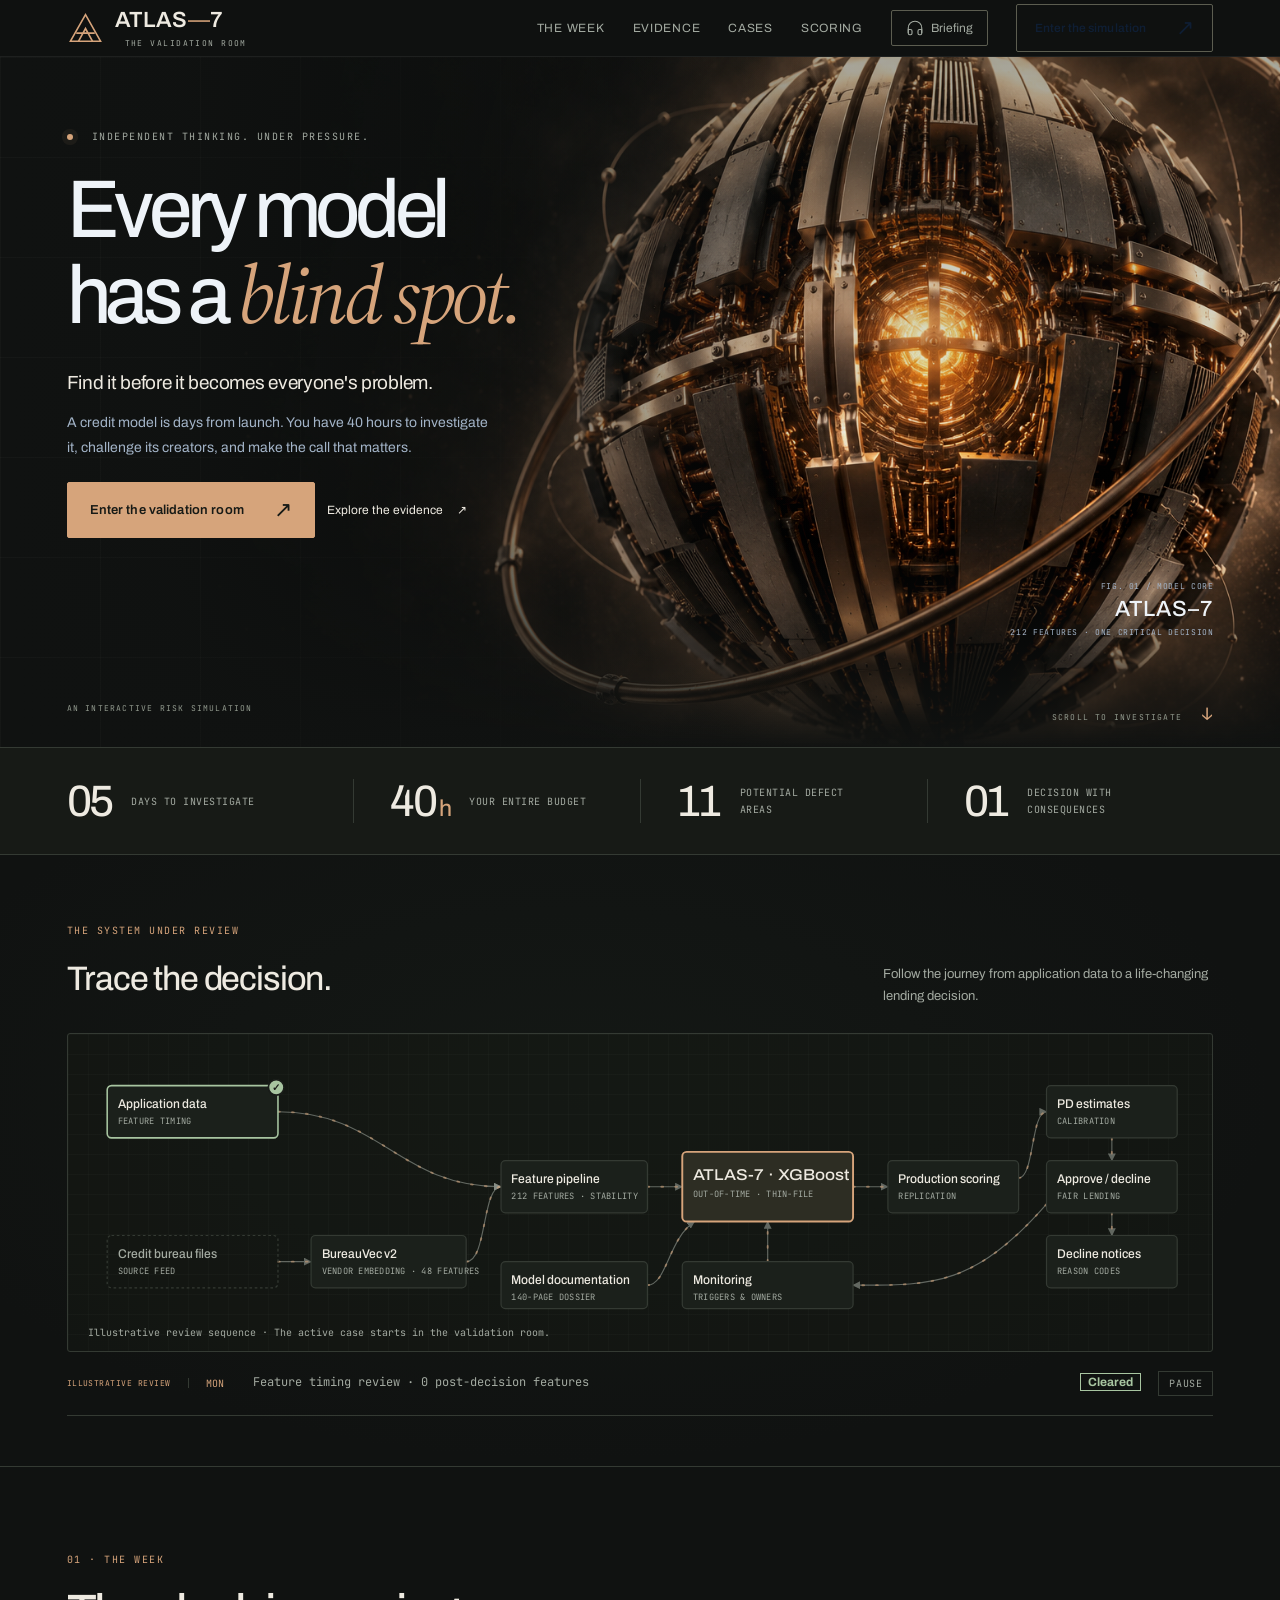
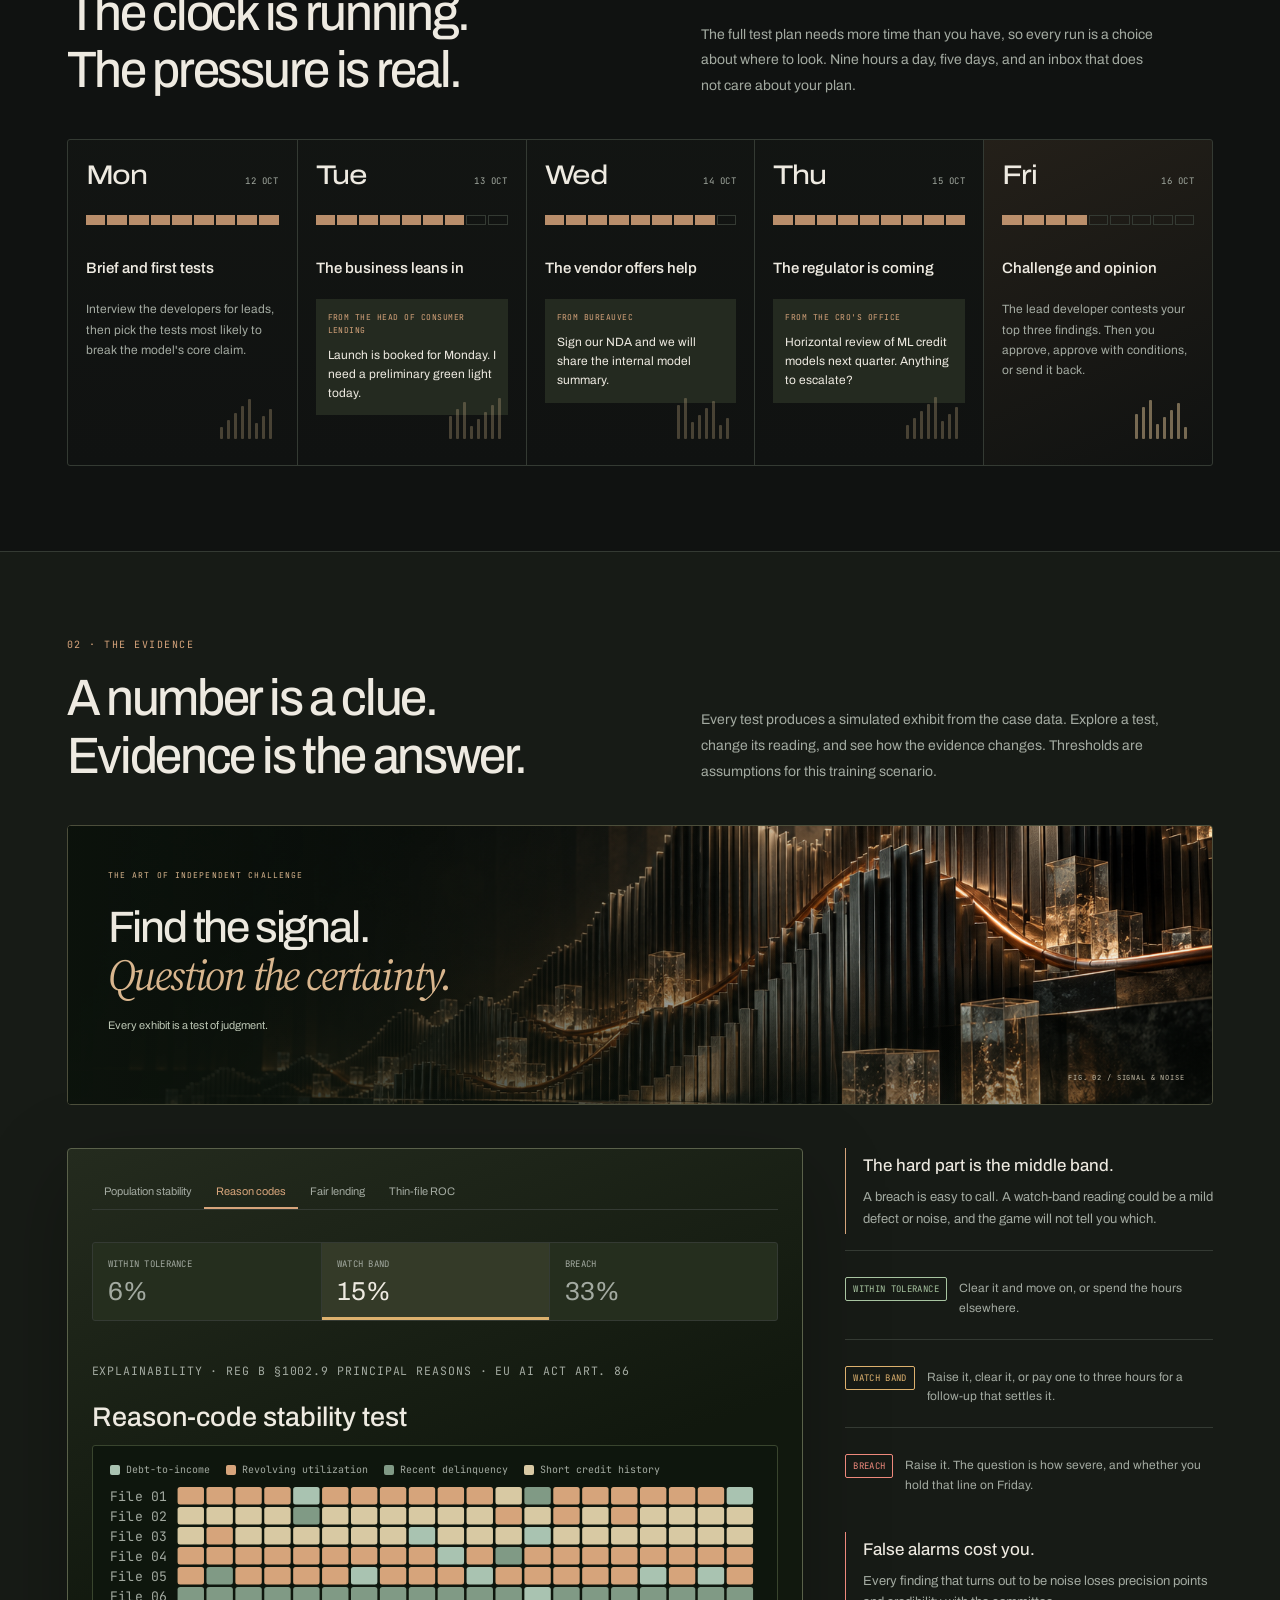
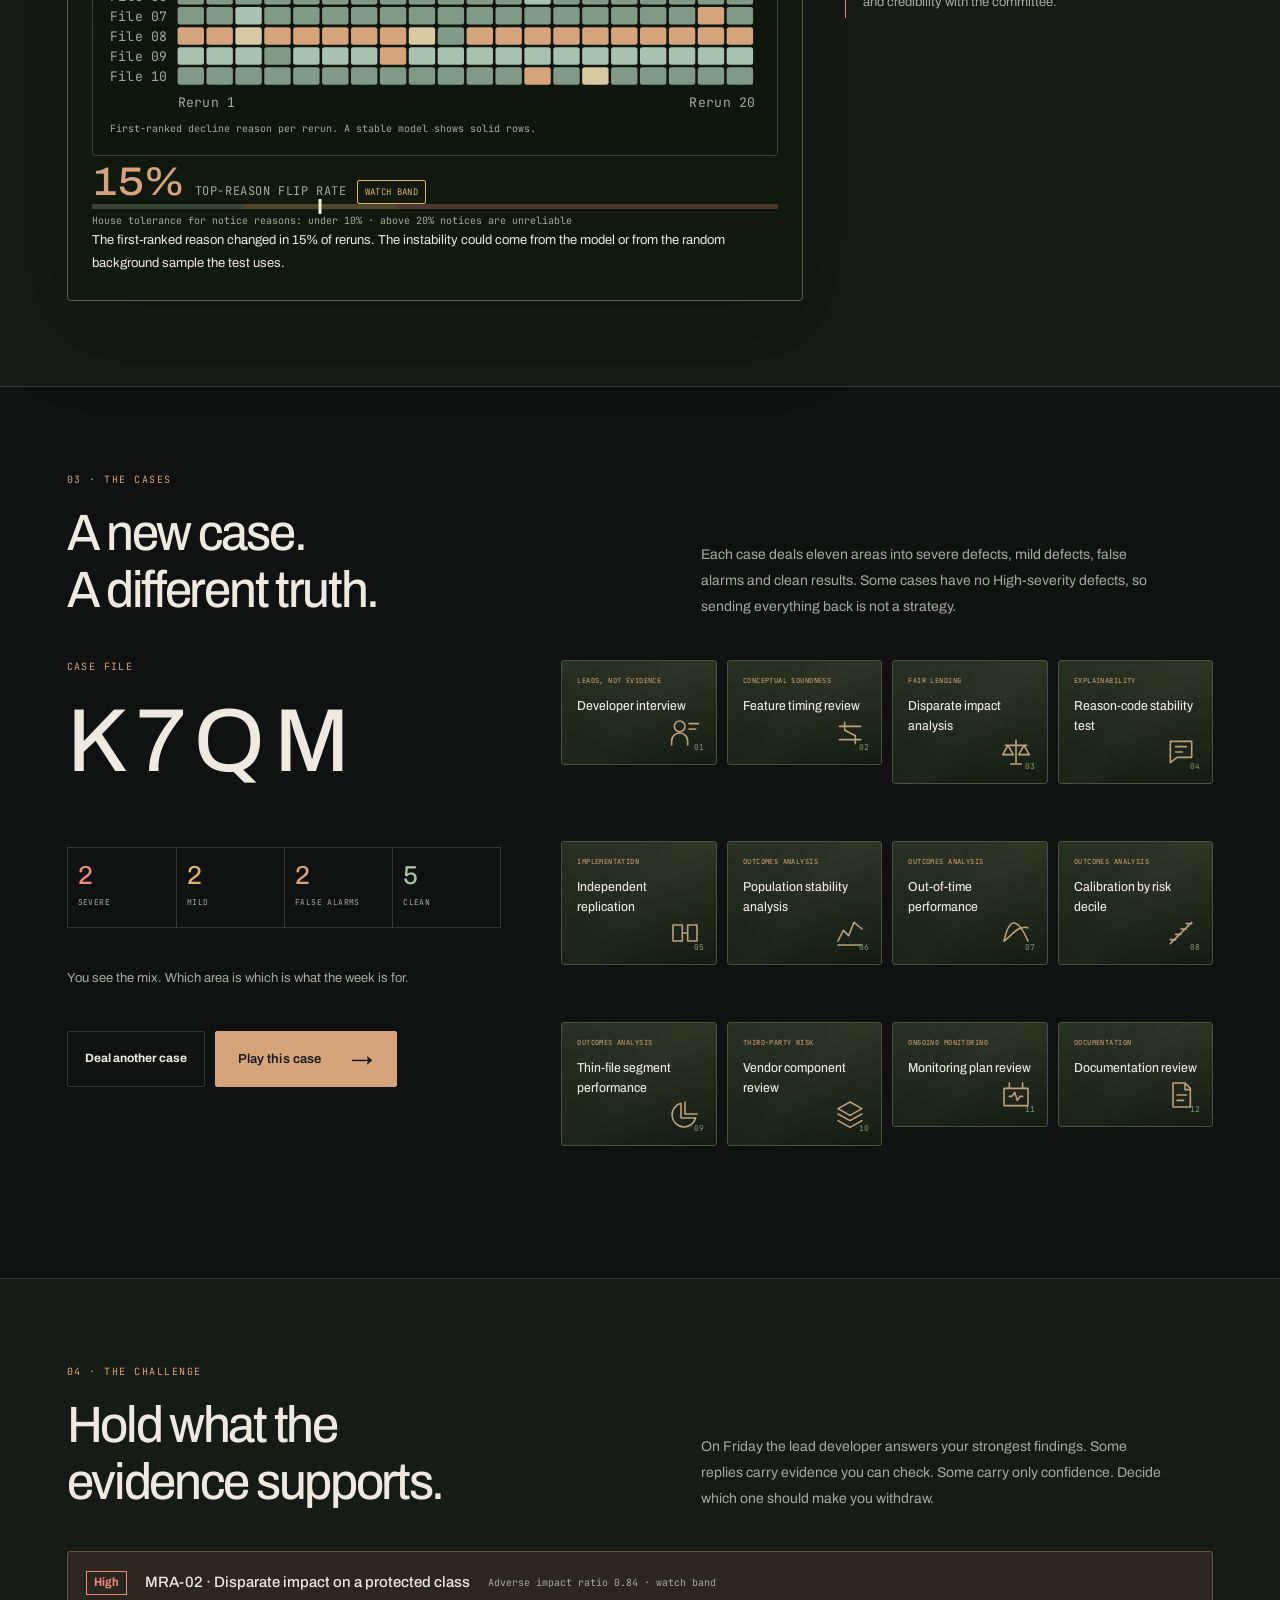
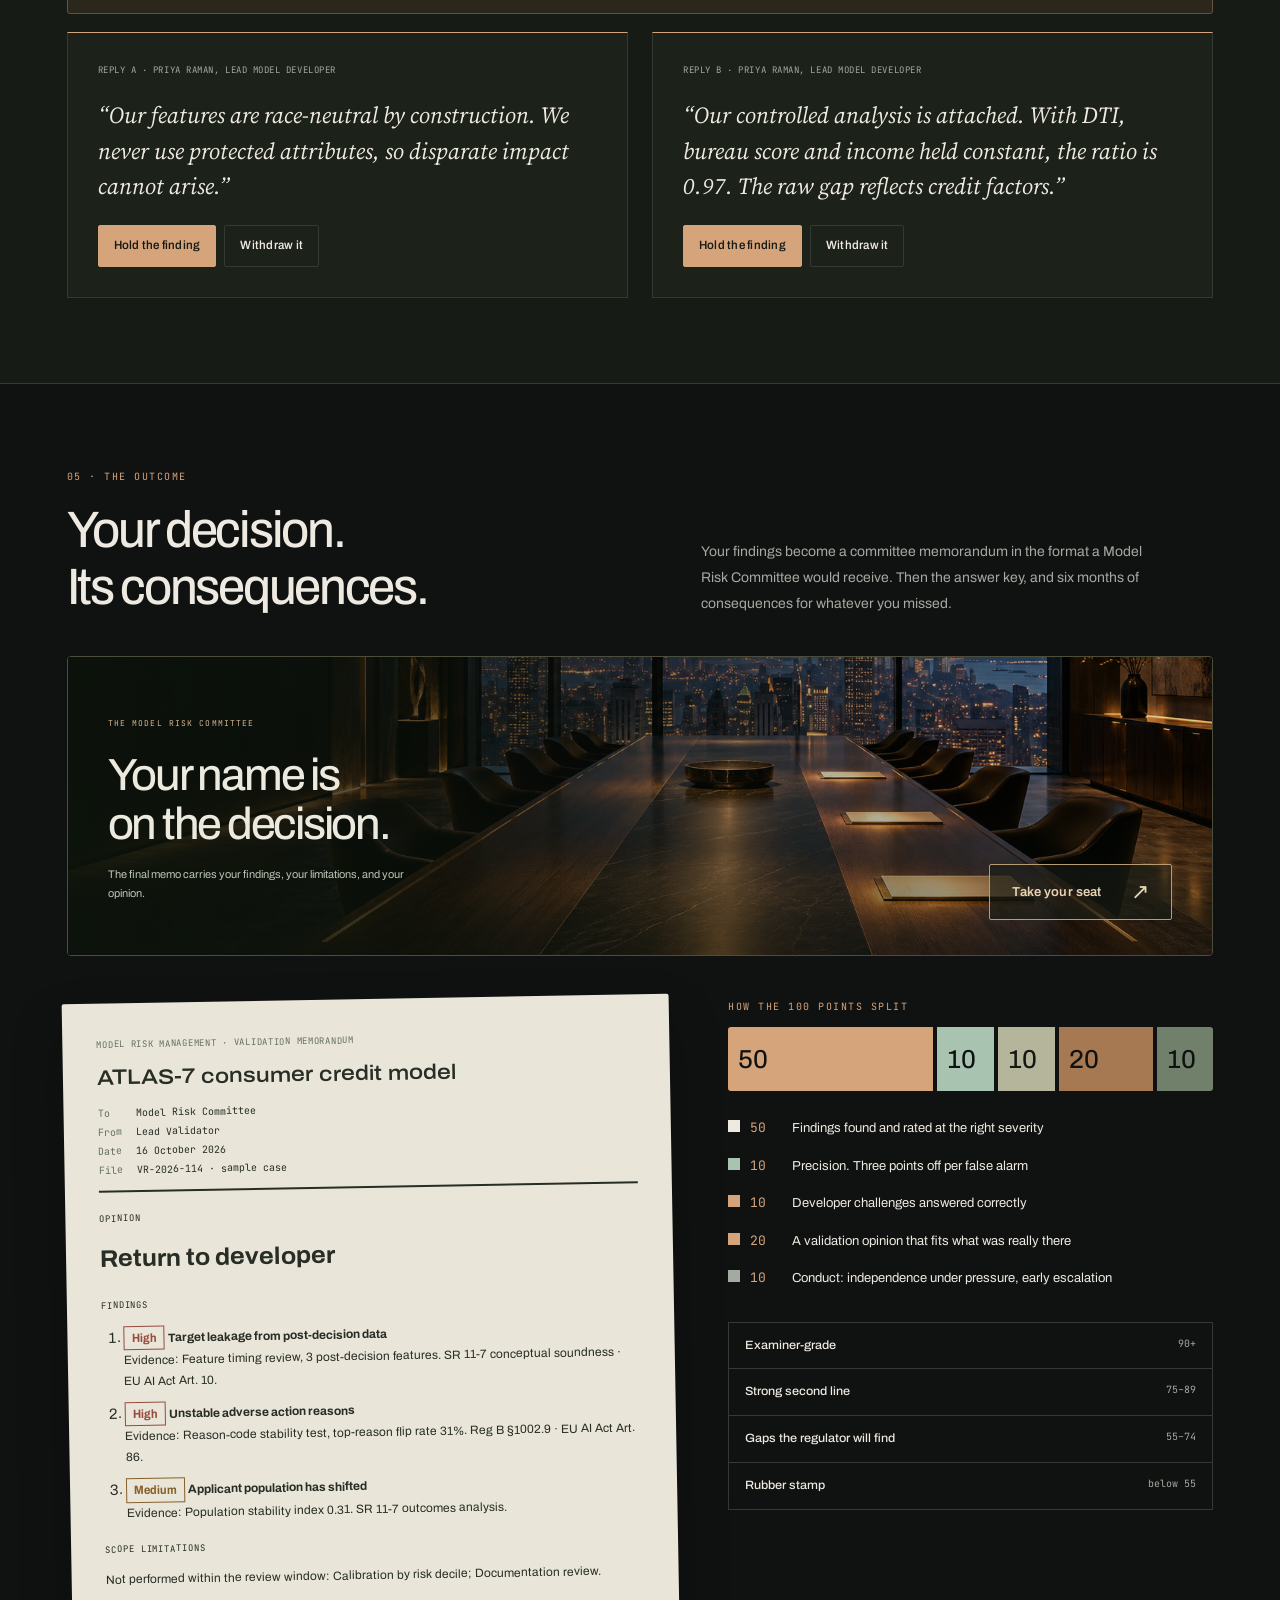
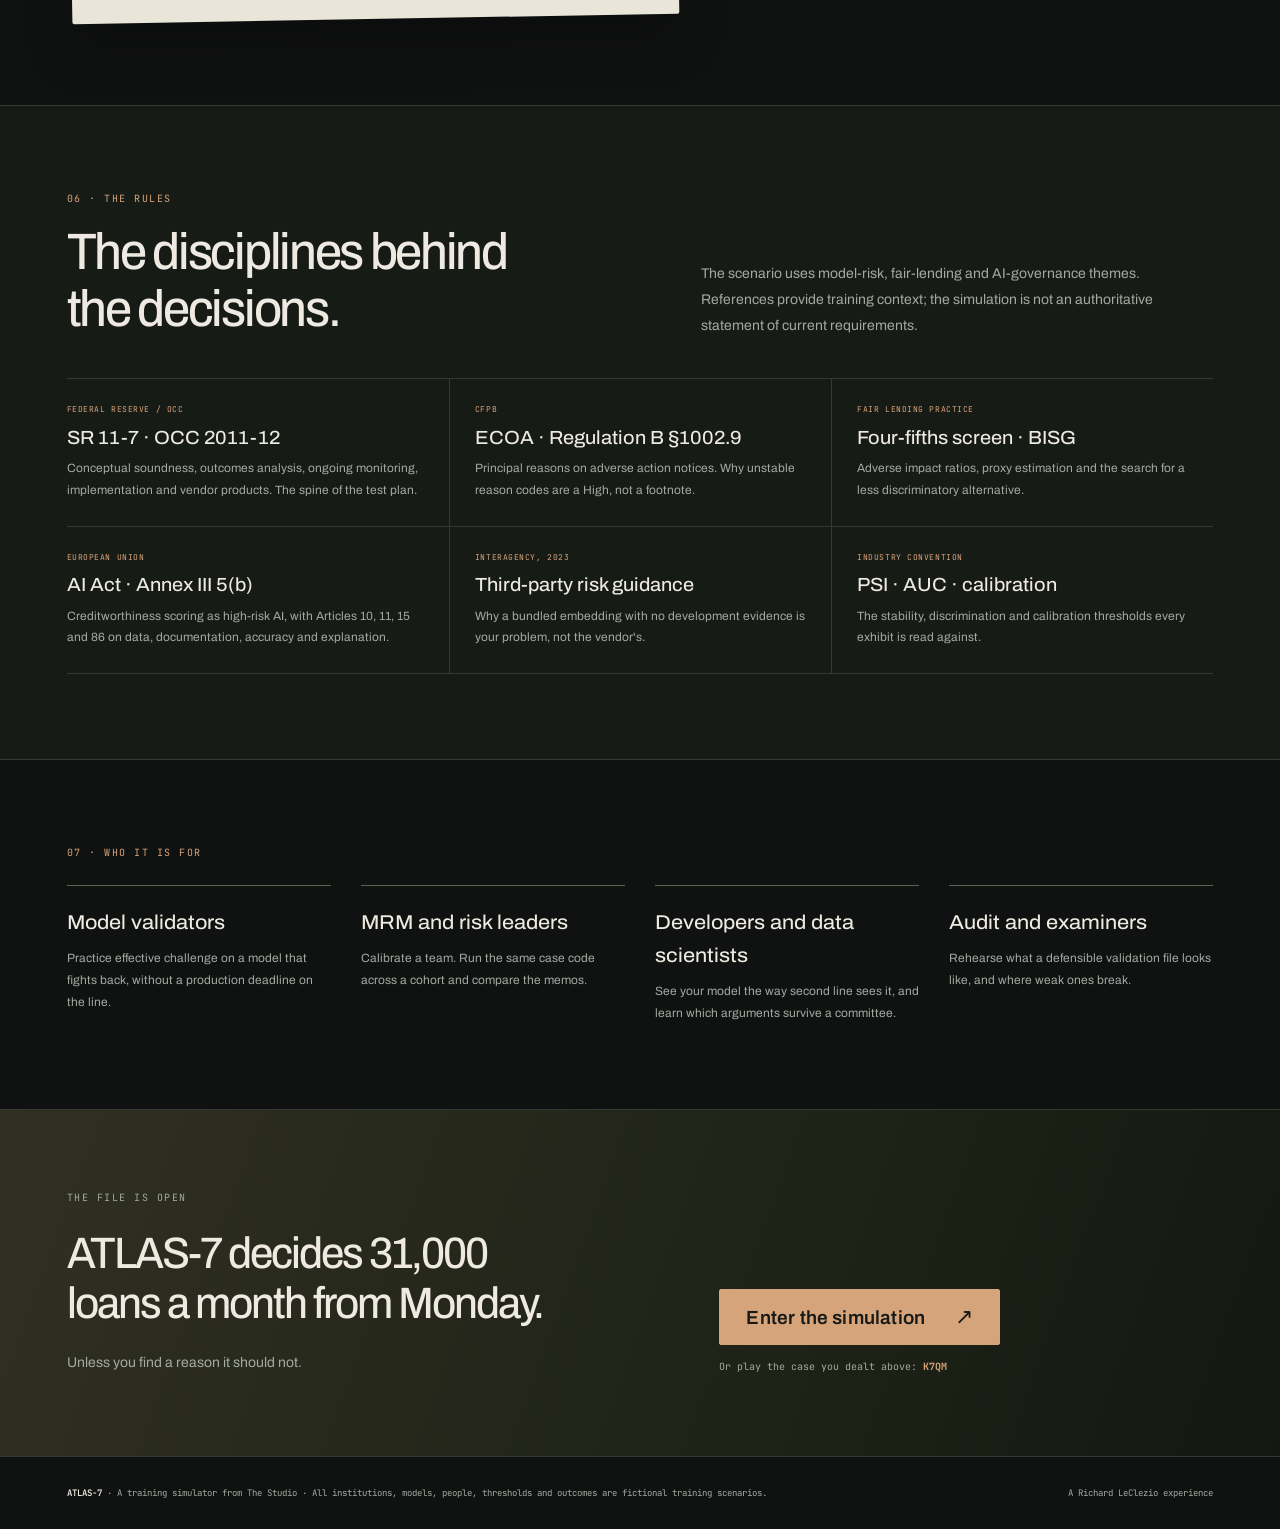
==== commit 95c4b2ce: "Add voice briefing with ElevenLabs cloned voice intro - Generate 30s cinematic voice intro using cus" ====
--- a/index.html
+++ b/index.html
@@ -224,14 +224,28 @@
   .brand small{display:none}
 }
 @media (prefers-reduced-motion:reduce){.card .f,.card .b{transition:none}}
+
+/* voice briefing button */
+.voice-btn{display:flex;align-items:center;gap:7px;background:transparent;border:1px solid #5c5d50;padding:8px 14px;color:var(--h-ink2);font:12px var(--f-display);border-radius:2px;cursor:pointer;transition:color .2s,border-color .2s,background .2s}
+.voice-btn svg{width:18px;height:18px;flex-shrink:0}
+.voice-btn:hover{color:var(--h-ink);border-color:var(--h-ink2)}
+.voice-btn.playing{color:var(--gold);border-color:var(--gold);background:rgba(214,164,123,.08)}
+.voice-btn.playing svg{animation:pulse-voice 1.6s ease-in-out infinite}
+@keyframes pulse-voice{0%,100%{opacity:1}50%{opacity:.5}}
+.voice-progress{position:absolute;bottom:0;left:0;height:2px;background:var(--gold);transition:width .3s linear;border-radius:1px}
+.voice-btn{position:relative;overflow:hidden}
+@media(max-width:800px){.voice-label{display:none}.voice-btn{padding:8px 10px}}
+@media(max-width:480px){.voice-btn{padding:7px 8px}.voice-btn svg{width:16px;height:16px}}
 </style>
 
 <link rel="stylesheet" href="assets/landing.css"><link rel="stylesheet" href="assets/landing-visuals.css"><a class="skip" href="index.html?view=week">Skip to the simulation overview</a>
 <header class="top"><div class="inner">
   <a class="brand" href="index.html"><svg viewBox="0 0 32 32" aria-hidden="true"><path d="M3 27 16 4l13 23H3Z" fill="none" stroke="currentColor" stroke-width="1.4"/><path d="m10 27 6-11 6 11M8 20h16" fill="none" stroke="currentColor" stroke-width="1.4"/></svg><span>ATLAS<span class="brand-dash">—</span>7<small>THE VALIDATION ROOM</small></span></a>
   <nav><a href="index.html?view=week" class="hide-sm">The week</a><a href="index.html?view=evidence" class="hide-sm">Evidence</a><a href="index.html?view=cases">Cases</a><a href="index.html?view=outputs" class="hide-sm">Scoring</a>
+    <button class="voice-btn" id="voice-btn" aria-label="Listen to the briefing" title="Listen to the briefing"><svg viewBox="0 0 24 24" fill="none" stroke="currentColor" stroke-width="1.5" stroke-linecap="round" stroke-linejoin="round"><path d="M3 18v-6a9 9 0 1 1 18 0v6"/><path d="M21 19a2 2 0 0 1-2 2h-1a2 2 0 0 1-2-2v-3a2 2 0 0 1 2-2h3v5ZM3 19a2 2 0 0 0 2 2h1a2 2 0 0 0 2-2v-3a2 2 0 0 0-2-2H3v5Z"/></svg><span class="voice-label">Briefing</span></button>
     <a class="cta sm" data-game href="app/index.html">Enter the simulation <span class="arr">↗</span></a></nav>
 </div></header>
+<audio id="voice-intro" preload="none" src="assets/voice-intro.mp3"></audio>
 <div class="feature-return"><div class="inner"><a href="index.html">← Back to overview</a><span data-feature-name></span></div></div>
 
 <section class="hero" id="top">
@@ -375,5 +389,19 @@
 <script src="assets/shared.js"></script>
 <script src="assets/landing-main.js"></script>
 
-<script src="assets/landing.js"></script><script src="assets/landing-visuals.js"></script></body>
+<script src="assets/landing.js"></script><script src="assets/landing-visuals.js"></script>
+<script>
+(()=>{
+  const btn=document.getElementById('voice-btn'),audio=document.getElementById('voice-intro');
+  if(!btn||!audio)return;
+  const bar=document.createElement('div');bar.className='voice-progress';btn.append(bar);
+  btn.addEventListener('click',()=>{
+    if(audio.paused){audio.play();btn.classList.add('playing');btn.setAttribute('aria-label','Pause the briefing')}
+    else{audio.pause();btn.classList.remove('playing');btn.setAttribute('aria-label','Listen to the briefing');bar.style.width='0'}
+  });
+  audio.addEventListener('timeupdate',()=>{if(audio.duration)bar.style.width=(audio.currentTime/audio.duration*100)+'%'});
+  audio.addEventListener('ended',()=>{btn.classList.remove('playing');bar.style.width='0';btn.setAttribute('aria-label','Listen to the briefing')});
+})();
+</script>
+</body>
 </html>
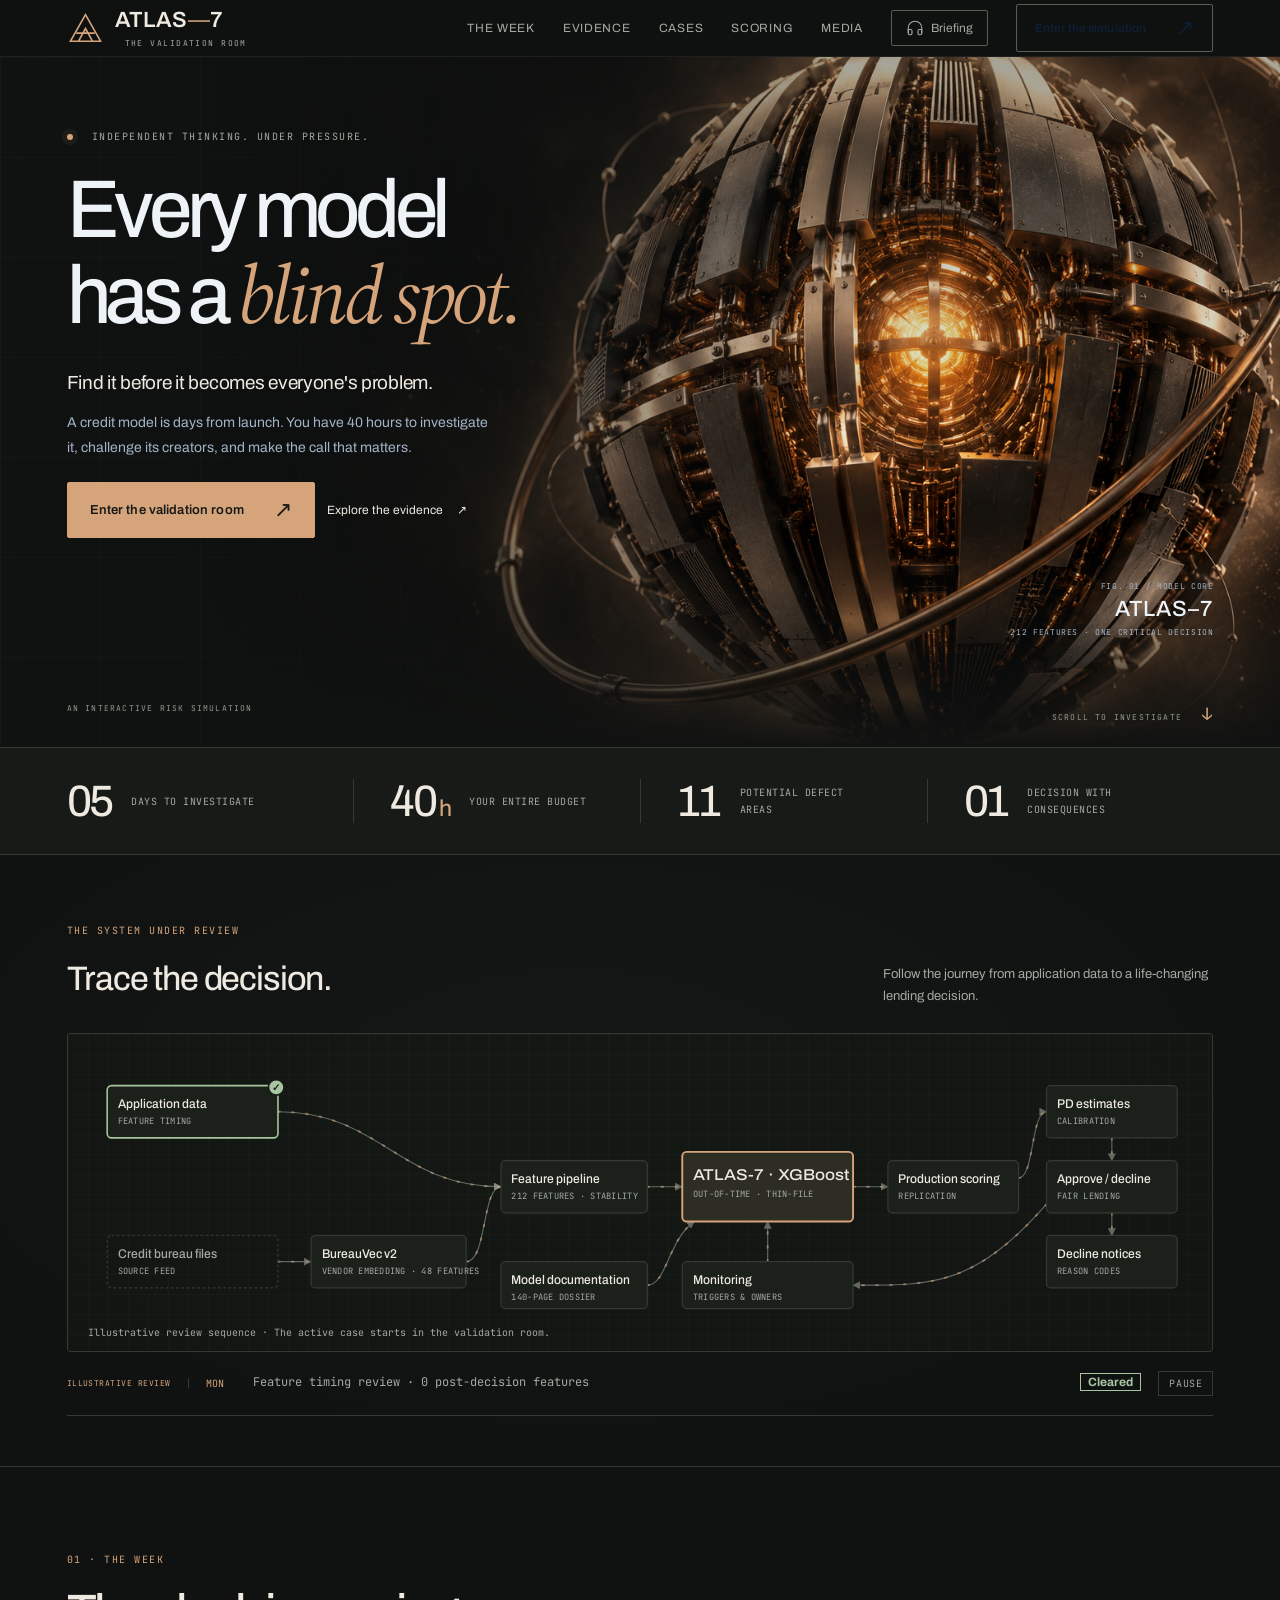
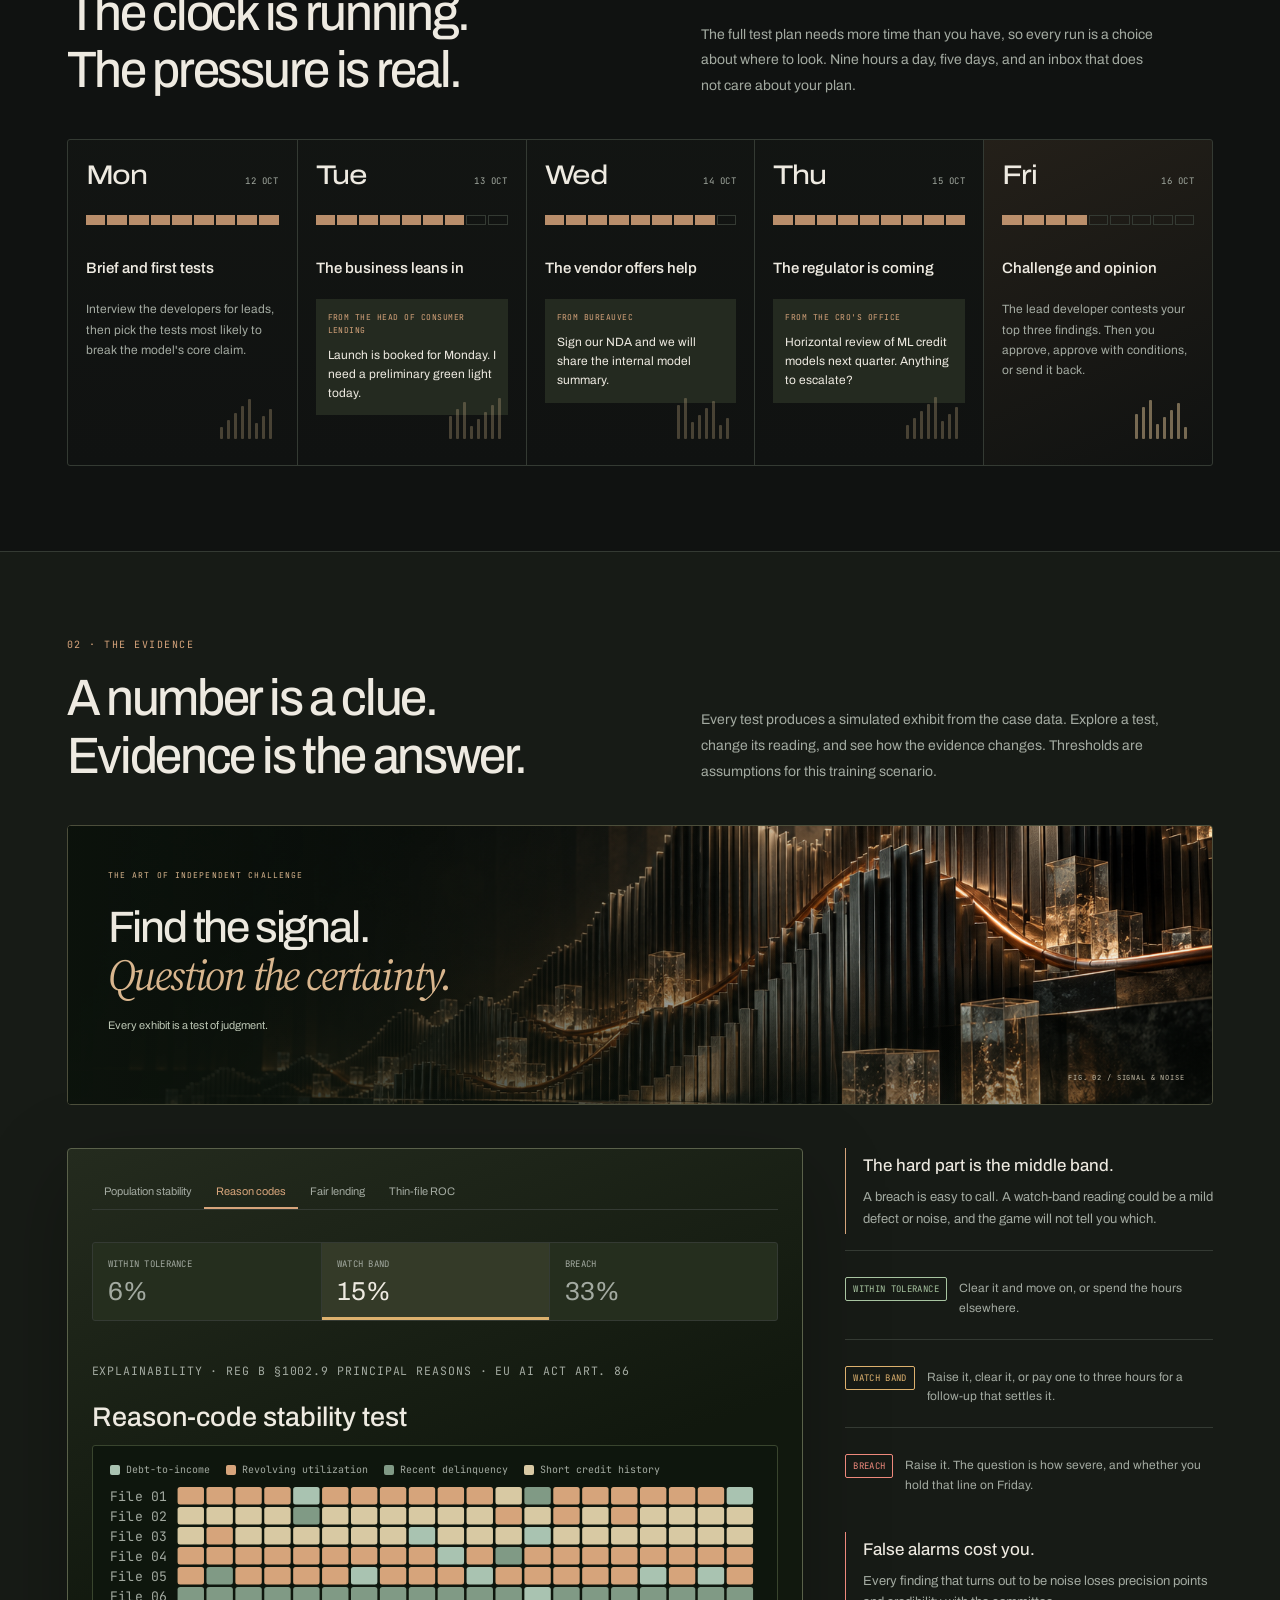
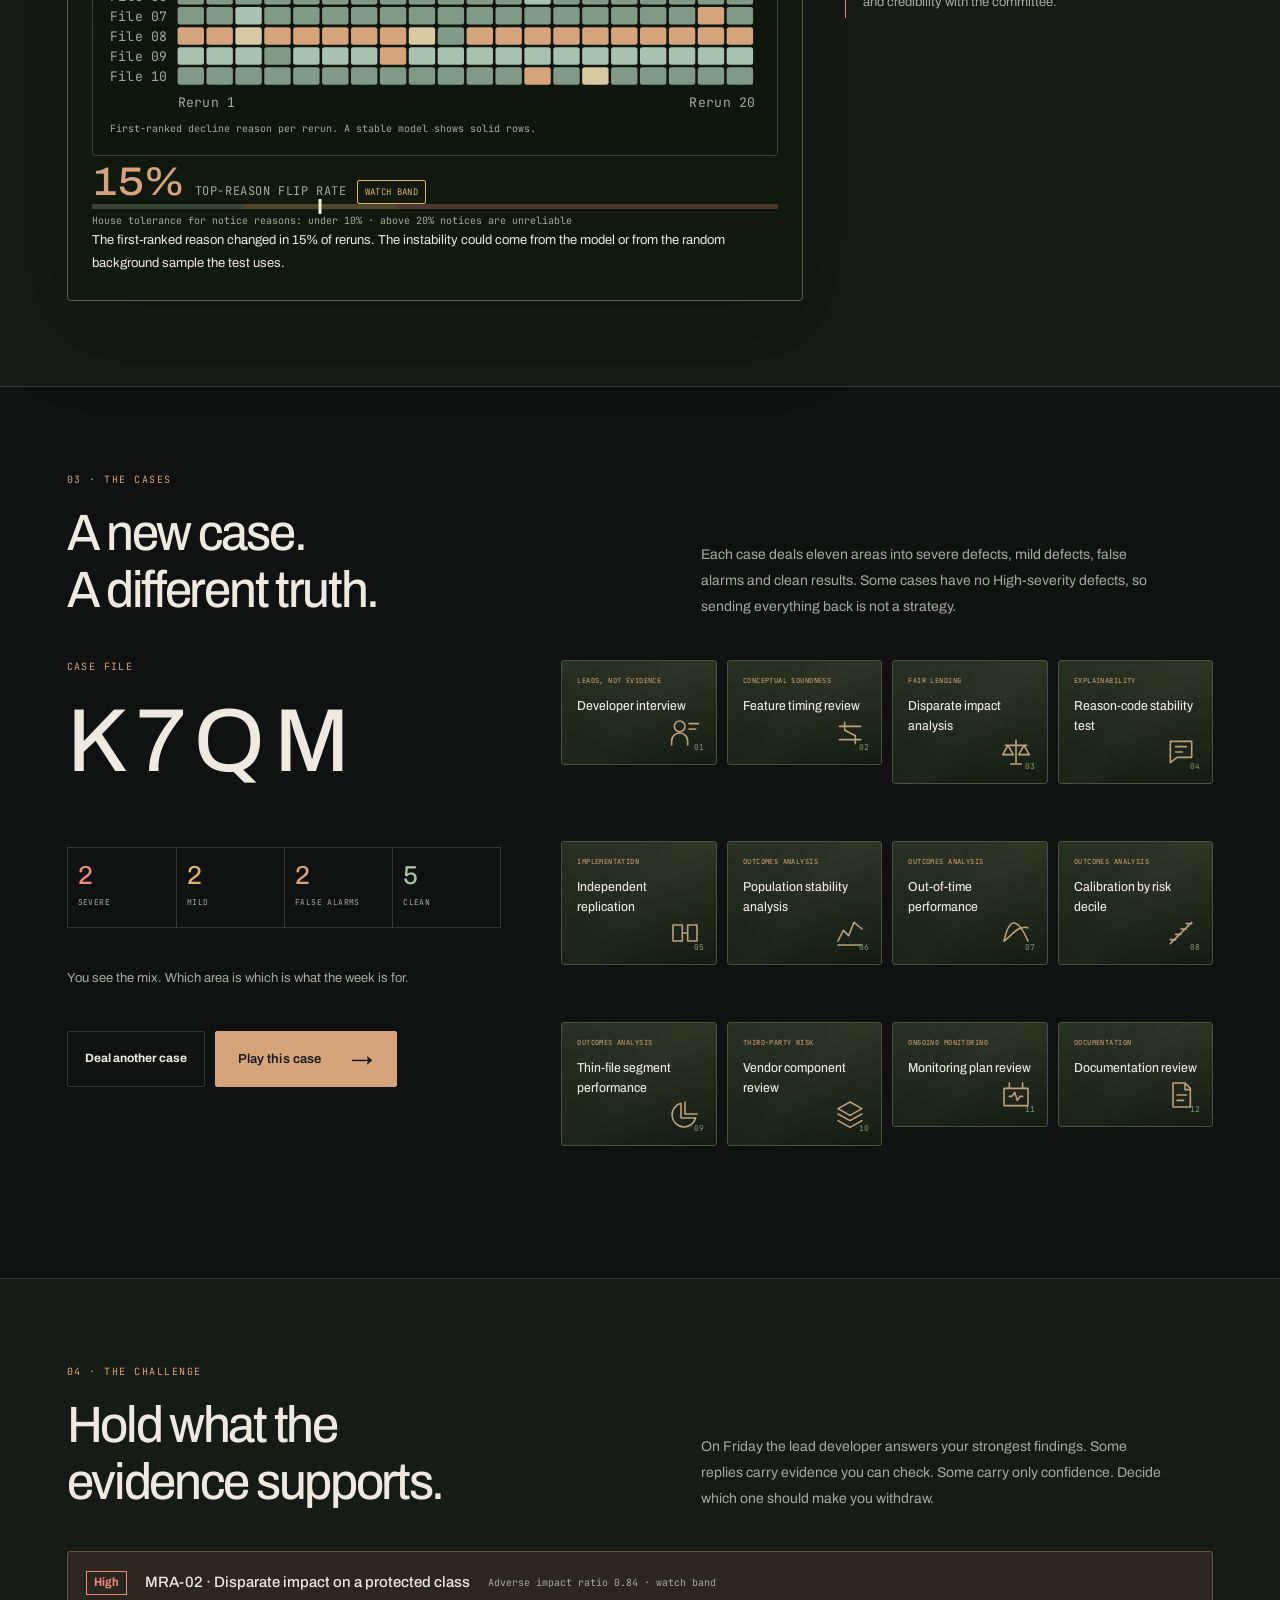
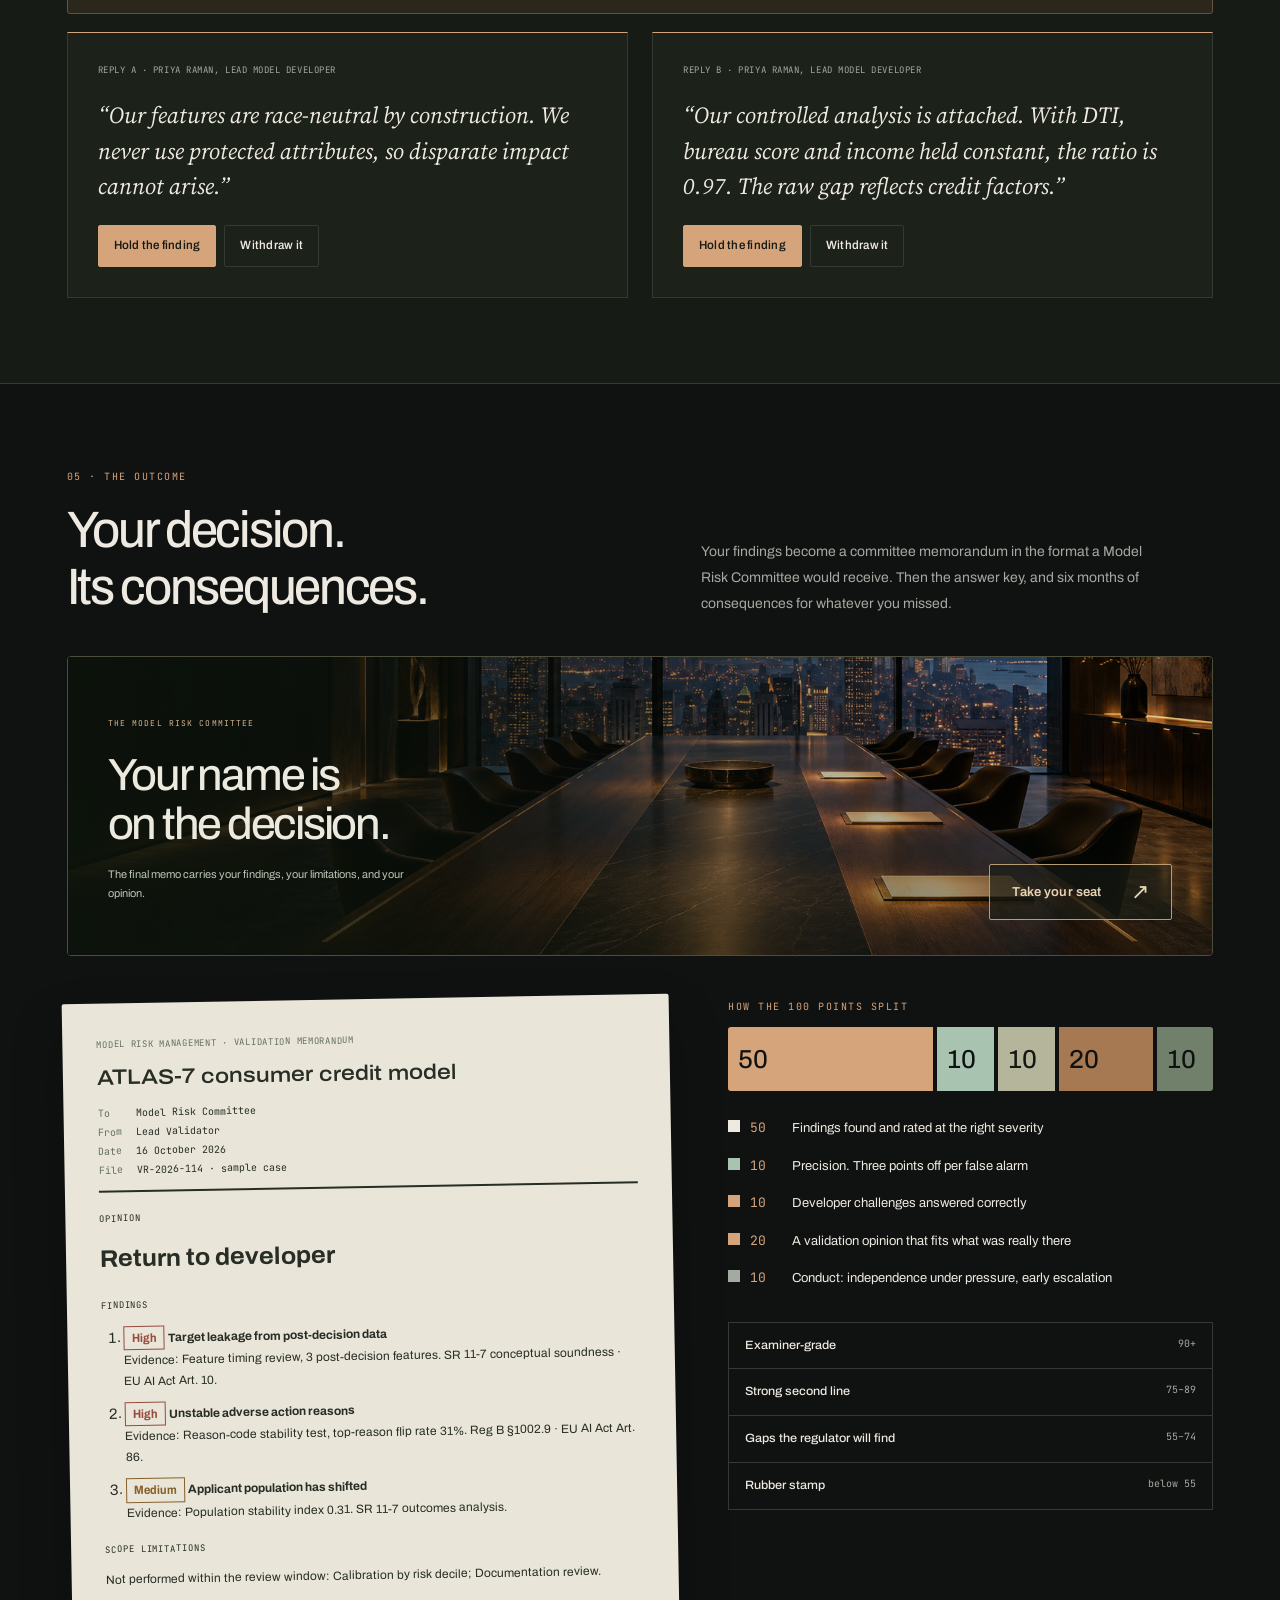
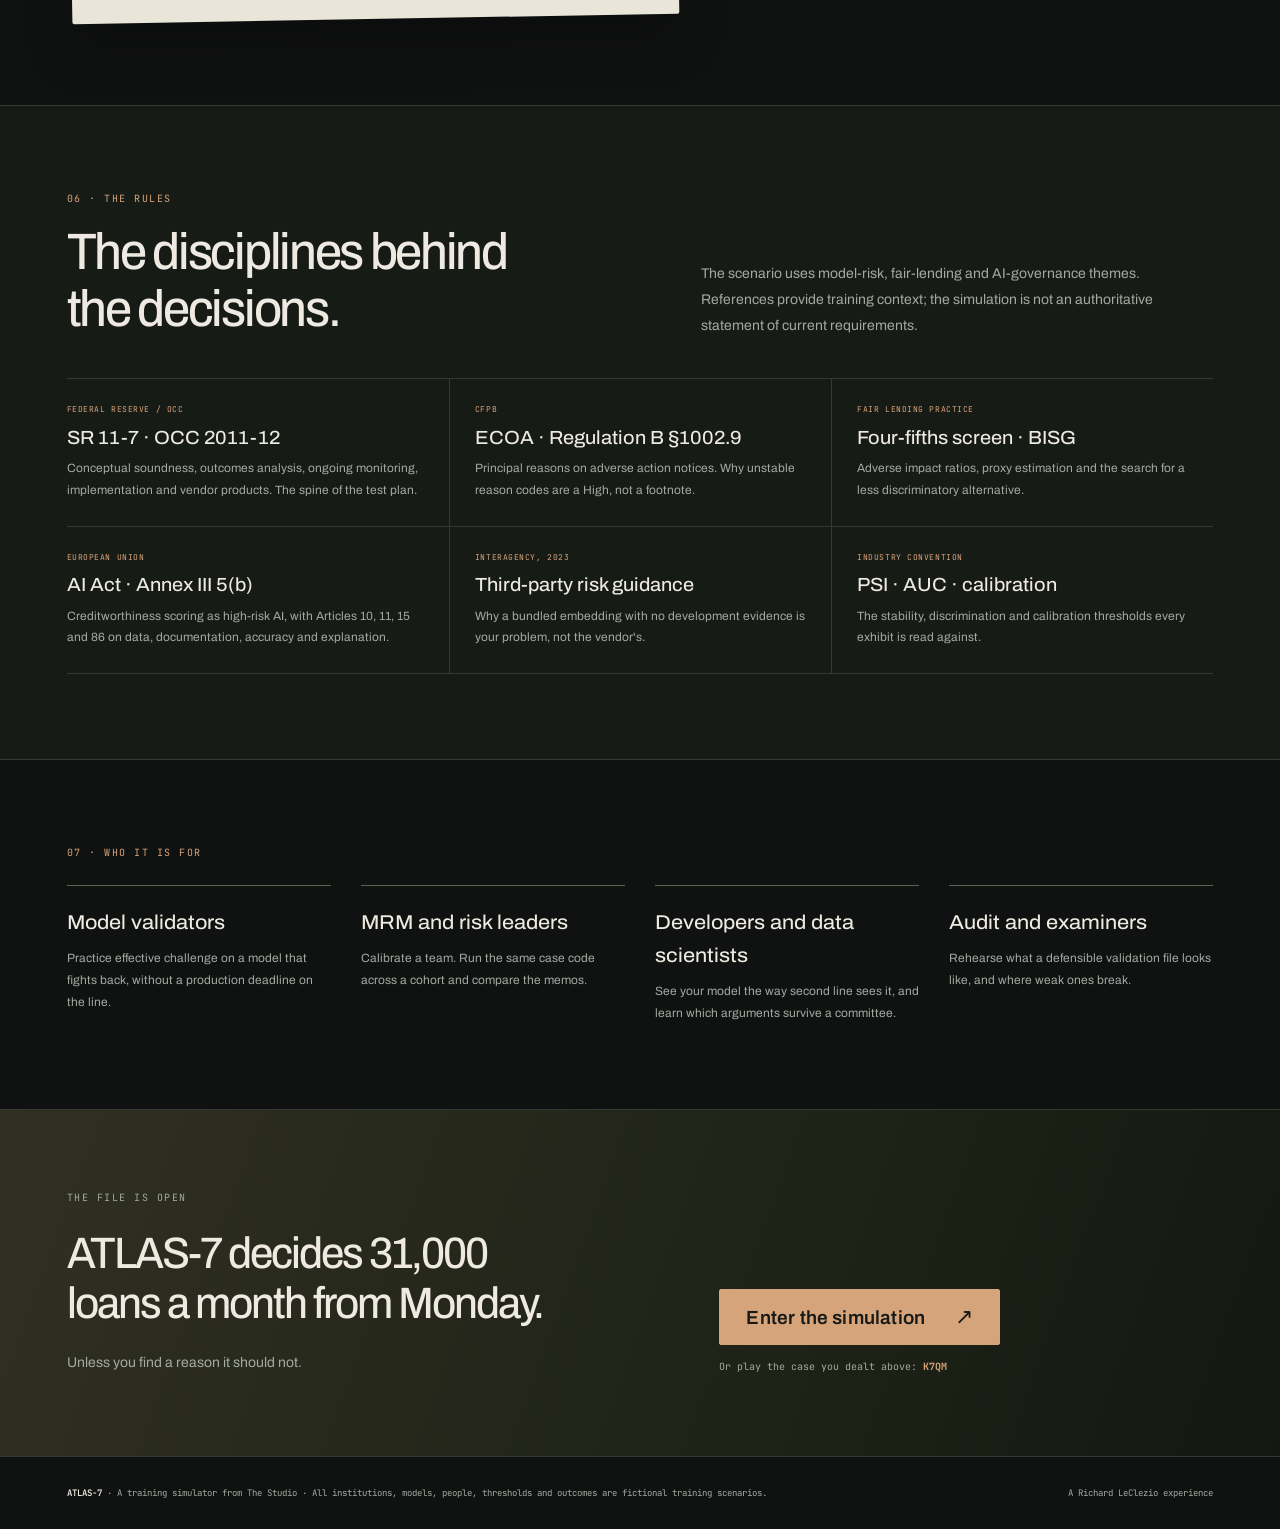
==== commit 484cdb41: "Add media page: video, infographics, slide deck, podcast - Create media.html with four sections: vid" ====
--- a/index.html
+++ b/index.html
@@ -241,7 +241,7 @@
 <link rel="stylesheet" href="assets/landing.css"><link rel="stylesheet" href="assets/landing-visuals.css"><a class="skip" href="index.html?view=week">Skip to the simulation overview</a>
 <header class="top"><div class="inner">
   <a class="brand" href="index.html"><svg viewBox="0 0 32 32" aria-hidden="true"><path d="M3 27 16 4l13 23H3Z" fill="none" stroke="currentColor" stroke-width="1.4"/><path d="m10 27 6-11 6 11M8 20h16" fill="none" stroke="currentColor" stroke-width="1.4"/></svg><span>ATLAS<span class="brand-dash">—</span>7<small>THE VALIDATION ROOM</small></span></a>
-  <nav><a href="index.html?view=week" class="hide-sm">The week</a><a href="index.html?view=evidence" class="hide-sm">Evidence</a><a href="index.html?view=cases">Cases</a><a href="index.html?view=outputs" class="hide-sm">Scoring</a>
+  <nav><a href="index.html?view=week" class="hide-sm">The week</a><a href="index.html?view=evidence" class="hide-sm">Evidence</a><a href="index.html?view=cases">Cases</a><a href="index.html?view=outputs" class="hide-sm">Scoring</a><a href="media.html">Media</a>
     <button class="voice-btn" id="voice-btn" aria-label="Listen to the briefing" title="Listen to the briefing"><svg viewBox="0 0 24 24" fill="none" stroke="currentColor" stroke-width="1.5" stroke-linecap="round" stroke-linejoin="round"><path d="M3 18v-6a9 9 0 1 1 18 0v6"/><path d="M21 19a2 2 0 0 1-2 2h-1a2 2 0 0 1-2-2v-3a2 2 0 0 1 2-2h3v5ZM3 19a2 2 0 0 0 2 2h1a2 2 0 0 0 2-2v-3a2 2 0 0 0-2-2H3v5Z"/></svg><span class="voice-label">Briefing</span></button>
     <a class="cta sm" data-game href="app/index.html">Enter the simulation <span class="arr">↗</span></a></nav>
 </div></header>
